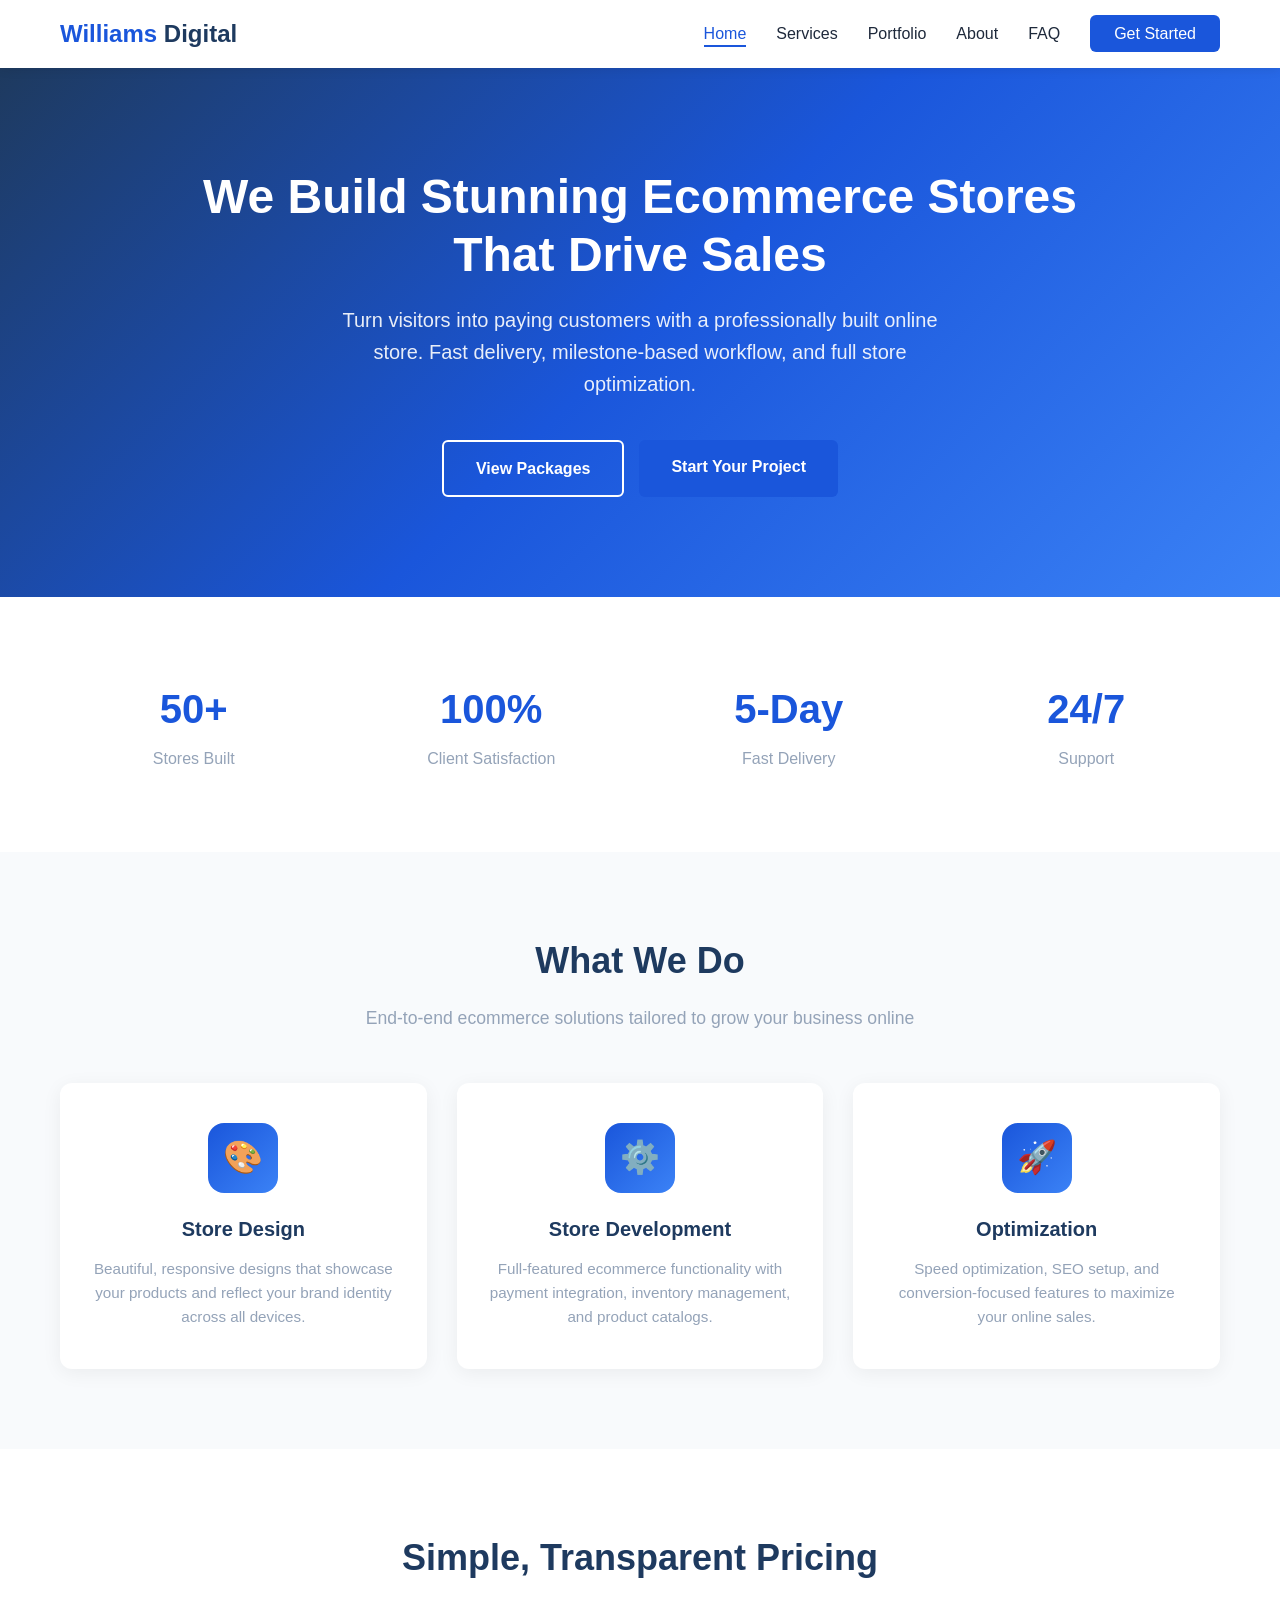
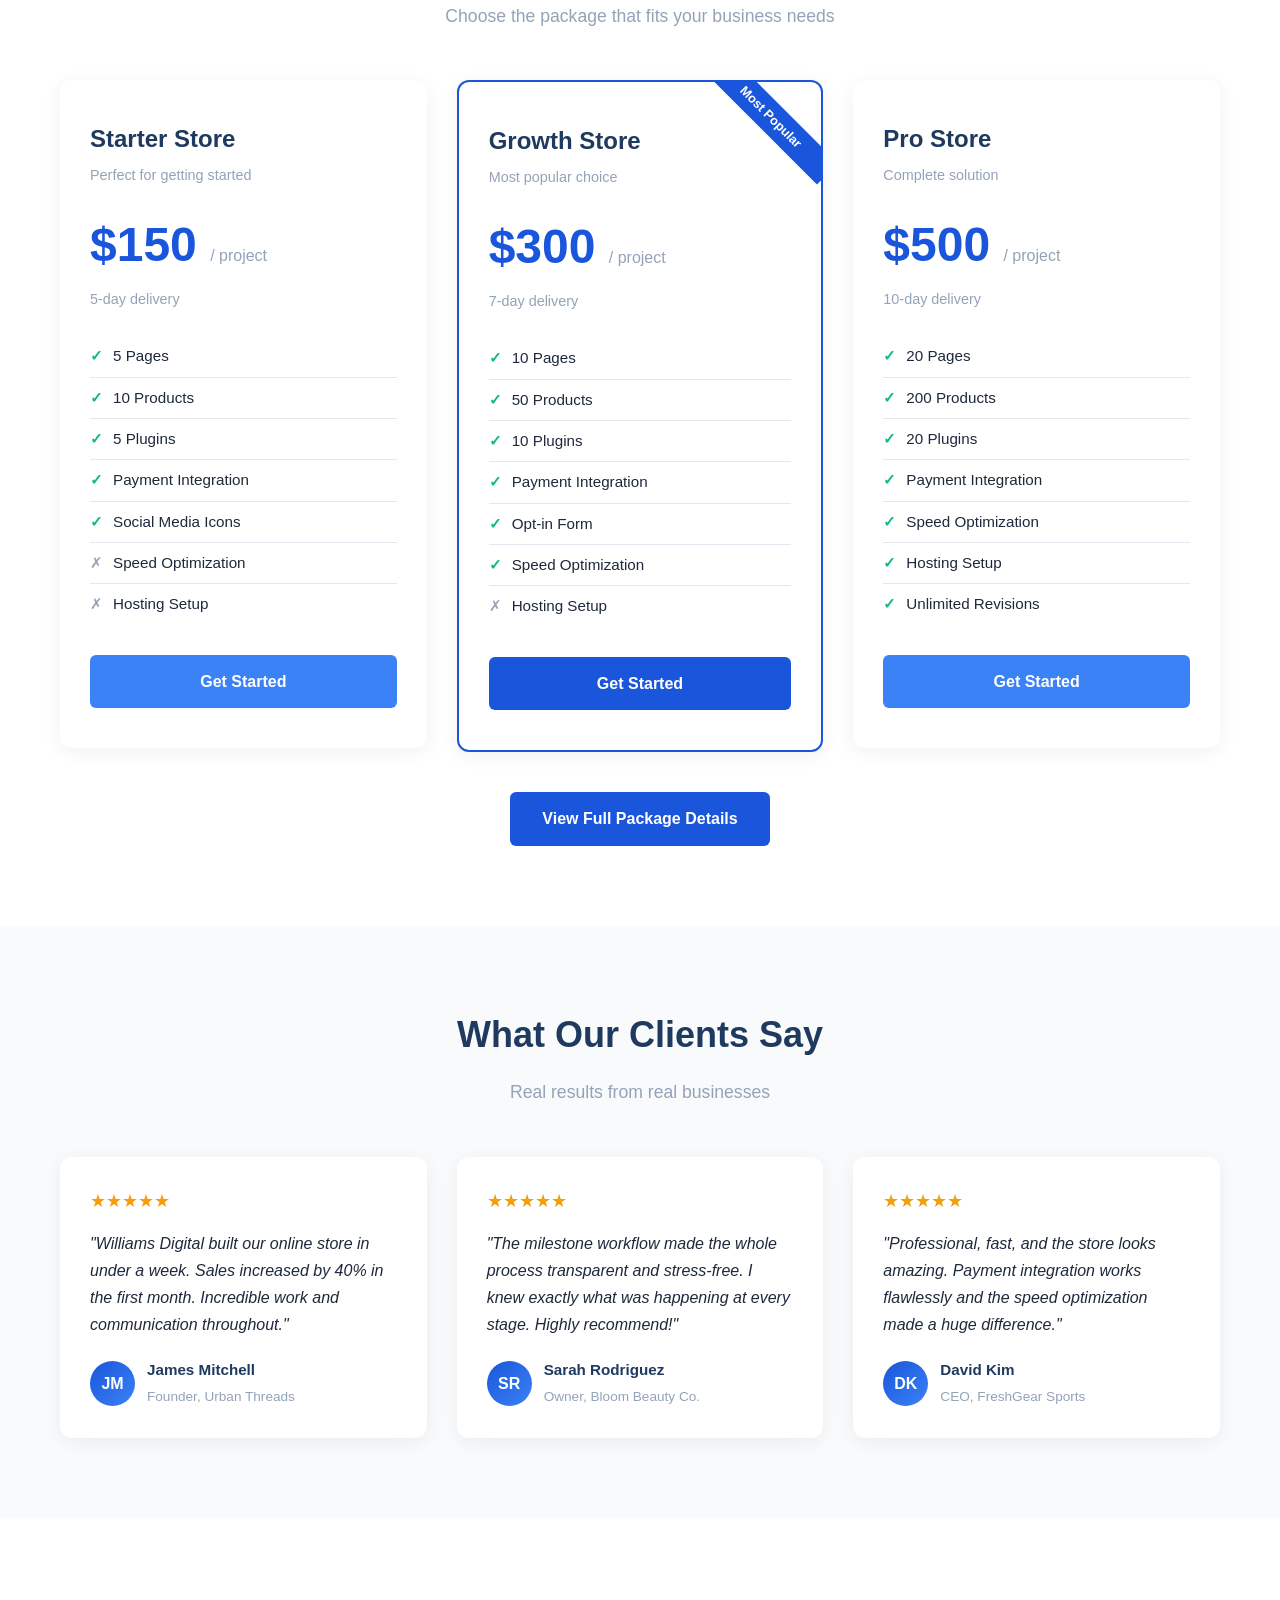
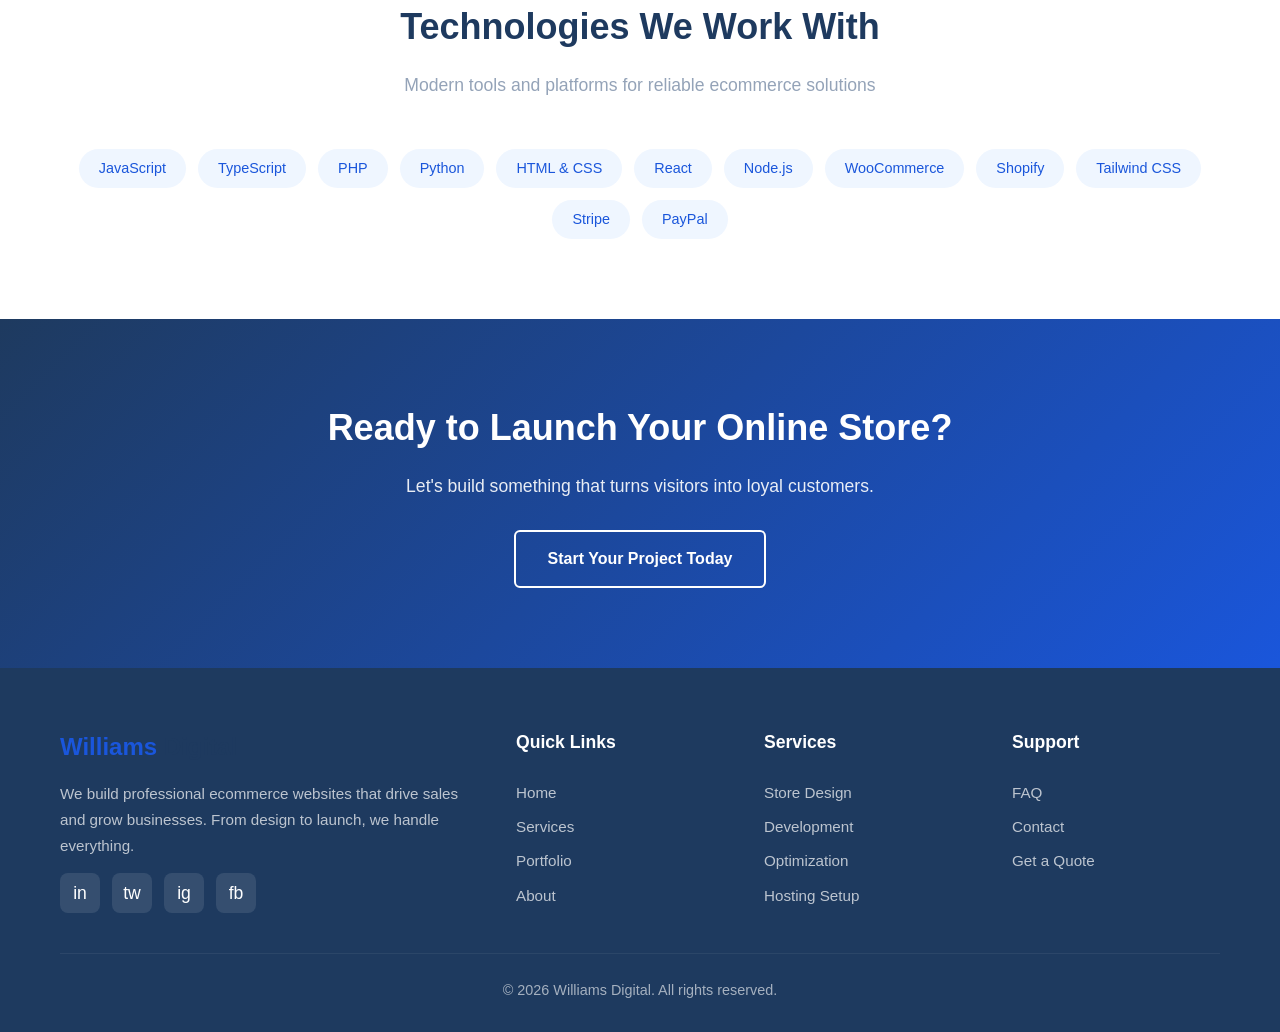
==== index.html @ 83fc7c4c "Initial commit: Williams Digital portfolio site Co-Authored-By: Claude Opus 4.6 <noreply@anthropic.c" ====
<!DOCTYPE html>
<html lang="en">
<head>
    <meta charset="UTF-8">
    <meta name="viewport" content="width=device-width, initial-scale=1.0">
    <title>Williams Digital | Ecommerce Website Development</title>
    <meta name="description" content="Professional ecommerce website development. We build stunning online stores that turn visitors into paying customers.">
    <link rel="stylesheet" href="css/styles.css">
</head>
<body>

    <!-- Navigation -->
    <nav class="navbar">
        <div class="container">
            <a href="index.html" class="logo">Williams <span>Digital</span></a>
            <ul class="nav-links">
                <li><a href="index.html" class="active">Home</a></li>
                <li><a href="services.html">Services</a></li>
                <li><a href="portfolio.html">Portfolio</a></li>
                <li><a href="about.html">About</a></li>
                <li><a href="faq.html">FAQ</a></li>
                <li><a href="contact.html" class="nav-cta">Get Started</a></li>
            </ul>
            <button class="hamburger" aria-label="Toggle menu">
                <span></span>
                <span></span>
                <span></span>
            </button>
        </div>
    </nav>

    <!-- Hero Section -->
    <section class="hero">
        <div class="container">
            <h1>We Build Stunning Ecommerce Stores<br>That Drive Sales</h1>
            <p>Turn visitors into paying customers with a professionally built online store. Fast delivery, milestone-based workflow, and full store optimization.</p>
            <div class="hero-buttons">
                <a href="services.html" class="btn btn-outline">View Packages</a>
                <a href="contact.html" class="btn btn-primary">Start Your Project</a>
            </div>
        </div>
    </section>

    <!-- Stats Section -->
    <section class="section section-light">
        <div class="container">
            <div class="stats">
                <div class="stat-item">
                    <h3>50+</h3>
                    <p>Stores Built</p>
                </div>
                <div class="stat-item">
                    <h3>100%</h3>
                    <p>Client Satisfaction</p>
                </div>
                <div class="stat-item">
                    <h3>5-Day</h3>
                    <p>Fast Delivery</p>
                </div>
                <div class="stat-item">
                    <h3>24/7</h3>
                    <p>Support</p>
                </div>
            </div>
        </div>
    </section>

    <!-- Services Overview -->
    <section class="section">
        <div class="container">
            <div class="section-title">
                <h2>What We Do</h2>
                <p>End-to-end ecommerce solutions tailored to grow your business online</p>
            </div>
            <div class="cards-grid">
                <div class="card">
                    <div class="card-icon">&#127912;</div>
                    <h3>Store Design</h3>
                    <p>Beautiful, responsive designs that showcase your products and reflect your brand identity across all devices.</p>
                </div>
                <div class="card">
                    <div class="card-icon">&#9881;&#65039;</div>
                    <h3>Store Development</h3>
                    <p>Full-featured ecommerce functionality with payment integration, inventory management, and product catalogs.</p>
                </div>
                <div class="card">
                    <div class="card-icon">&#128640;</div>
                    <h3>Optimization</h3>
                    <p>Speed optimization, SEO setup, and conversion-focused features to maximize your online sales.</p>
                </div>
            </div>
        </div>
    </section>

    <!-- Pricing Preview -->
    <section class="section section-light">
        <div class="container">
            <div class="section-title">
                <h2>Simple, Transparent Pricing</h2>
                <p>Choose the package that fits your business needs</p>
            </div>
            <div class="pricing-grid">
                <!-- Basic -->
                <div class="pricing-card">
                    <h3>Starter Store</h3>
                    <p class="subtitle">Perfect for getting started</p>
                    <div class="price">$150 <span>/ project</span></div>
                    <p class="delivery">5-day delivery</p>
                    <ul>
                        <li><span class="check">&#10003;</span> 5 Pages</li>
                        <li><span class="check">&#10003;</span> 10 Products</li>
                        <li><span class="check">&#10003;</span> 5 Plugins</li>
                        <li><span class="check">&#10003;</span> Payment Integration</li>
                        <li><span class="check">&#10003;</span> Social Media Icons</li>
                        <li><span class="cross">&#10007;</span> Speed Optimization</li>
                        <li><span class="cross">&#10007;</span> Hosting Setup</li>
                    </ul>
                    <a href="contact.html" class="btn btn-accent">Get Started</a>
                </div>
                <!-- Standard -->
                <div class="pricing-card featured">
                    <h3>Growth Store</h3>
                    <p class="subtitle">Most popular choice</p>
                    <div class="price">$300 <span>/ project</span></div>
                    <p class="delivery">7-day delivery</p>
                    <ul>
                        <li><span class="check">&#10003;</span> 10 Pages</li>
                        <li><span class="check">&#10003;</span> 50 Products</li>
                        <li><span class="check">&#10003;</span> 10 Plugins</li>
                        <li><span class="check">&#10003;</span> Payment Integration</li>
                        <li><span class="check">&#10003;</span> Opt-in Form</li>
                        <li><span class="check">&#10003;</span> Speed Optimization</li>
                        <li><span class="cross">&#10007;</span> Hosting Setup</li>
                    </ul>
                    <a href="contact.html" class="btn btn-primary">Get Started</a>
                </div>
                <!-- Premium -->
                <div class="pricing-card">
                    <h3>Pro Store</h3>
                    <p class="subtitle">Complete solution</p>
                    <div class="price">$500 <span>/ project</span></div>
                    <p class="delivery">10-day delivery</p>
                    <ul>
                        <li><span class="check">&#10003;</span> 20 Pages</li>
                        <li><span class="check">&#10003;</span> 200 Products</li>
                        <li><span class="check">&#10003;</span> 20 Plugins</li>
                        <li><span class="check">&#10003;</span> Payment Integration</li>
                        <li><span class="check">&#10003;</span> Speed Optimization</li>
                        <li><span class="check">&#10003;</span> Hosting Setup</li>
                        <li><span class="check">&#10003;</span> Unlimited Revisions</li>
                    </ul>
                    <a href="contact.html" class="btn btn-accent">Get Started</a>
                </div>
            </div>
            <div style="text-align: center; margin-top: 40px;">
                <a href="services.html" class="btn btn-primary">View Full Package Details</a>
            </div>
        </div>
    </section>

    <!-- Testimonials -->
    <section class="section">
        <div class="container">
            <div class="section-title">
                <h2>What Our Clients Say</h2>
                <p>Real results from real businesses</p>
            </div>
            <div class="testimonials-grid">
                <div class="testimonial">
                    <div class="stars">&#9733;&#9733;&#9733;&#9733;&#9733;</div>
                    <p>"Williams Digital built our online store in under a week. Sales increased by 40% in the first month. Incredible work and communication throughout."</p>
                    <div class="testimonial-author">
                        <div class="testimonial-avatar">JM</div>
                        <div>
                            <h4>James Mitchell</h4>
                            <span>Founder, Urban Threads</span>
                        </div>
                    </div>
                </div>
                <div class="testimonial">
                    <div class="stars">&#9733;&#9733;&#9733;&#9733;&#9733;</div>
                    <p>"The milestone workflow made the whole process transparent and stress-free. I knew exactly what was happening at every stage. Highly recommend!"</p>
                    <div class="testimonial-author">
                        <div class="testimonial-avatar">SR</div>
                        <div>
                            <h4>Sarah Rodriguez</h4>
                            <span>Owner, Bloom Beauty Co.</span>
                        </div>
                    </div>
                </div>
                <div class="testimonial">
                    <div class="stars">&#9733;&#9733;&#9733;&#9733;&#9733;</div>
                    <p>"Professional, fast, and the store looks amazing. Payment integration works flawlessly and the speed optimization made a huge difference."</p>
                    <div class="testimonial-author">
                        <div class="testimonial-avatar">DK</div>
                        <div>
                            <h4>David Kim</h4>
                            <span>CEO, FreshGear Sports</span>
                        </div>
                    </div>
                </div>
            </div>
        </div>
    </section>

    <!-- Technologies -->
    <section class="section section-light">
        <div class="container">
            <div class="section-title">
                <h2>Technologies We Work With</h2>
                <p>Modern tools and platforms for reliable ecommerce solutions</p>
            </div>
            <div class="tech-badges">
                <span class="tech-badge">JavaScript</span>
                <span class="tech-badge">TypeScript</span>
                <span class="tech-badge">PHP</span>
                <span class="tech-badge">Python</span>
                <span class="tech-badge">HTML & CSS</span>
                <span class="tech-badge">React</span>
                <span class="tech-badge">Node.js</span>
                <span class="tech-badge">WooCommerce</span>
                <span class="tech-badge">Shopify</span>
                <span class="tech-badge">Tailwind CSS</span>
                <span class="tech-badge">Stripe</span>
                <span class="tech-badge">PayPal</span>
            </div>
        </div>
    </section>

    <!-- CTA Section -->
    <section class="cta-section">
        <div class="container">
            <h2>Ready to Launch Your Online Store?</h2>
            <p>Let's build something that turns visitors into loyal customers.</p>
            <a href="contact.html" class="btn btn-outline">Start Your Project Today</a>
        </div>
    </section>

    <!-- Footer -->
    <footer class="footer">
        <div class="container">
            <div class="footer-grid">
                <div class="footer-about">
                    <div class="logo">Williams <span>Digital</span></div>
                    <p>We build professional ecommerce websites that drive sales and grow businesses. From design to launch, we handle everything.</p>
                    <div class="social-links">
                        <a href="#" class="social-link">in</a>
                        <a href="#" class="social-link">tw</a>
                        <a href="#" class="social-link">ig</a>
                        <a href="#" class="social-link">fb</a>
                    </div>
                </div>
                <div class="footer-links">
                    <h4>Quick Links</h4>
                    <a href="index.html">Home</a>
                    <a href="services.html">Services</a>
                    <a href="portfolio.html">Portfolio</a>
                    <a href="about.html">About</a>
                </div>
                <div class="footer-links">
                    <h4>Services</h4>
                    <a href="services.html">Store Design</a>
                    <a href="services.html">Development</a>
                    <a href="services.html">Optimization</a>
                    <a href="services.html">Hosting Setup</a>
                </div>
                <div class="footer-links">
                    <h4>Support</h4>
                    <a href="faq.html">FAQ</a>
                    <a href="contact.html">Contact</a>
                    <a href="contact.html">Get a Quote</a>
                </div>
            </div>
            <div class="footer-bottom">
                <p>&copy; 2026 Williams Digital. All rights reserved.</p>
            </div>
        </div>
    </footer>

    <script src="js/script.js"></script>
</body>
</html>
---- css/styles.css ----
/* ===== RESET & BASE ===== */
*, *::before, *::after {
    margin: 0;
    padding: 0;
    box-sizing: border-box;
}

:root {
    --primary: #1a56db;
    --secondary: #1e3a5f;
    --accent: #3b82f6;
    --bg: #f8fafc;
    --text: #1e293b;
    --white: #ffffff;
    --light-gray: #e2e8f0;
    --medium-gray: #94a3b8;
    --success: #10b981;
    --warning: #f59e0b;
}

html {
    scroll-behavior: smooth;
}

body {
    font-family: 'Segoe UI', Tahoma, Geneva, Verdana, sans-serif;
    color: var(--text);
    background-color: var(--bg);
    line-height: 1.6;
}

a {
    text-decoration: none;
    color: inherit;
}

ul {
    list-style: none;
}

img {
    max-width: 100%;
    display: block;
}

.container {
    max-width: 1200px;
    margin: 0 auto;
    padding: 0 20px;
}

/* ===== NAVIGATION ===== */
.navbar {
    background: var(--white);
    box-shadow: 0 2px 10px rgba(0, 0, 0, 0.08);
    position: sticky;
    top: 0;
    z-index: 1000;
}

.navbar .container {
    display: flex;
    justify-content: space-between;
    align-items: center;
    padding: 15px 20px;
}

.logo {
    font-size: 1.5rem;
    font-weight: 700;
    color: var(--primary);
}

.logo span {
    color: var(--secondary);
}

.nav-links {
    display: flex;
    gap: 30px;
    align-items: center;
}

.nav-links a {
    font-weight: 500;
    color: var(--text);
    transition: color 0.3s;
    position: relative;
}

.nav-links a:hover,
.nav-links a.active {
    color: var(--primary);
}

.nav-links a.active::after {
    content: '';
    position: absolute;
    bottom: -5px;
    left: 0;
    width: 100%;
    height: 2px;
    background: var(--primary);
}

.nav-cta {
    background: var(--primary);
    color: var(--white) !important;
    padding: 10px 24px;
    border-radius: 6px;
    transition: background 0.3s;
}

.nav-cta:hover {
    background: var(--secondary);
}

.nav-cta::after {
    display: none !important;
}

.hamburger {
    display: none;
    flex-direction: column;
    gap: 5px;
    cursor: pointer;
    background: none;
    border: none;
}

.hamburger span {
    width: 25px;
    height: 3px;
    background: var(--text);
    border-radius: 3px;
    transition: 0.3s;
}

/* ===== HERO SECTION ===== */
.hero {
    background: linear-gradient(135deg, var(--secondary) 0%, var(--primary) 50%, var(--accent) 100%);
    color: var(--white);
    padding: 100px 0;
    text-align: center;
}

.hero h1 {
    font-size: 3rem;
    margin-bottom: 20px;
    line-height: 1.2;
}

.hero p {
    font-size: 1.25rem;
    max-width: 600px;
    margin: 0 auto 40px;
    opacity: 0.9;
}

.hero-buttons {
    display: flex;
    gap: 15px;
    justify-content: center;
    flex-wrap: wrap;
}

/* ===== BUTTONS ===== */
.btn {
    display: inline-block;
    padding: 14px 32px;
    border-radius: 6px;
    font-weight: 600;
    font-size: 1rem;
    transition: all 0.3s;
    cursor: pointer;
    border: none;
}

.btn-primary {
    background: var(--primary);
    color: var(--white);
}

.btn-primary:hover {
    background: var(--secondary);
    transform: translateY(-2px);
    box-shadow: 0 4px 15px rgba(26, 86, 219, 0.4);
}

.btn-outline {
    background: transparent;
    color: var(--white);
    border: 2px solid var(--white);
}

.btn-outline:hover {
    background: var(--white);
    color: var(--primary);
    transform: translateY(-2px);
}

.btn-accent {
    background: var(--accent);
    color: var(--white);
}

.btn-accent:hover {
    background: var(--primary);
    transform: translateY(-2px);
}

/* ===== SECTIONS ===== */
.section {
    padding: 80px 0;
}

.section-light {
    background: var(--white);
}

.section-title {
    text-align: center;
    margin-bottom: 50px;
}

.section-title h2 {
    font-size: 2.25rem;
    color: var(--secondary);
    margin-bottom: 15px;
}

.section-title p {
    color: var(--medium-gray);
    font-size: 1.1rem;
    max-width: 600px;
    margin: 0 auto;
}

/* ===== CARDS ===== */
.cards-grid {
    display: grid;
    grid-template-columns: repeat(3, 1fr);
    gap: 30px;
}

.card {
    background: var(--white);
    border-radius: 12px;
    padding: 40px 30px;
    text-align: center;
    box-shadow: 0 4px 20px rgba(0, 0, 0, 0.06);
    transition: transform 0.3s, box-shadow 0.3s;
}

.card:hover {
    transform: translateY(-5px);
    box-shadow: 0 8px 30px rgba(0, 0, 0, 0.12);
}

.card-icon {
    width: 70px;
    height: 70px;
    background: linear-gradient(135deg, var(--primary), var(--accent));
    border-radius: 16px;
    display: flex;
    align-items: center;
    justify-content: center;
    margin: 0 auto 20px;
    font-size: 2rem;
}

.card h3 {
    font-size: 1.25rem;
    margin-bottom: 12px;
    color: var(--secondary);
}

.card p {
    color: var(--medium-gray);
    font-size: 0.95rem;
}

/* ===== PRICING ===== */
.pricing-grid {
    display: grid;
    grid-template-columns: repeat(3, 1fr);
    gap: 30px;
    align-items: start;
}

.pricing-card {
    background: var(--white);
    border-radius: 12px;
    padding: 40px 30px;
    box-shadow: 0 4px 20px rgba(0, 0, 0, 0.06);
    transition: transform 0.3s, box-shadow 0.3s;
    position: relative;
    overflow: hidden;
}

.pricing-card:hover {
    transform: translateY(-5px);
    box-shadow: 0 8px 30px rgba(0, 0, 0, 0.12);
}

.pricing-card.featured {
    border: 2px solid var(--primary);
}

.pricing-card.featured::before {
    content: 'Most Popular';
    position: absolute;
    top: 20px;
    right: -30px;
    background: var(--primary);
    color: var(--white);
    padding: 5px 40px;
    font-size: 0.8rem;
    font-weight: 600;
    transform: rotate(45deg);
}

.pricing-card h3 {
    font-size: 1.5rem;
    color: var(--secondary);
    margin-bottom: 5px;
}

.pricing-card .subtitle {
    color: var(--medium-gray);
    font-size: 0.9rem;
    margin-bottom: 20px;
}

.pricing-card .price {
    font-size: 3rem;
    font-weight: 700;
    color: var(--primary);
    margin-bottom: 5px;
}

.pricing-card .price span {
    font-size: 1rem;
    color: var(--medium-gray);
    font-weight: 400;
}

.pricing-card .delivery {
    color: var(--medium-gray);
    font-size: 0.9rem;
    margin-bottom: 25px;
}

.pricing-card ul {
    margin-bottom: 30px;
}

.pricing-card li {
    padding: 8px 0;
    border-bottom: 1px solid var(--light-gray);
    display: flex;
    align-items: center;
    gap: 10px;
    font-size: 0.95rem;
}

.pricing-card li:last-child {
    border-bottom: none;
}

.check {
    color: var(--success);
    font-weight: bold;
}

.cross {
    color: var(--medium-gray);
}

.pricing-card .btn {
    width: 100%;
    text-align: center;
}

/* ===== MILESTONES ===== */
.milestone-section {
    margin-top: 30px;
}

.milestone {
    display: flex;
    gap: 20px;
    margin-bottom: 20px;
    align-items: flex-start;
}

.milestone-number {
    width: 40px;
    height: 40px;
    min-width: 40px;
    background: var(--primary);
    color: var(--white);
    border-radius: 50%;
    display: flex;
    align-items: center;
    justify-content: center;
    font-weight: 700;
}

.milestone-content h4 {
    color: var(--secondary);
    margin-bottom: 5px;
}

.milestone-content p {
    color: var(--medium-gray);
    font-size: 0.9rem;
}

.milestone-meta {
    display: flex;
    gap: 15px;
    margin-top: 5px;
    font-size: 0.85rem;
    color: var(--accent);
}

/* ===== EXTRAS TABLE ===== */
.extras-table {
    width: 100%;
    border-collapse: collapse;
    background: var(--white);
    border-radius: 12px;
    overflow: hidden;
    box-shadow: 0 4px 20px rgba(0, 0, 0, 0.06);
}

.extras-table th {
    background: var(--secondary);
    color: var(--white);
    padding: 15px 20px;
    text-align: left;
    font-weight: 600;
}

.extras-table td {
    padding: 15px 20px;
    border-bottom: 1px solid var(--light-gray);
}

.extras-table tr:last-child td {
    border-bottom: none;
}

.extras-table tr:hover td {
    background: #f1f5f9;
}

/* ===== PORTFOLIO GRID ===== */
.portfolio-grid {
    display: grid;
    grid-template-columns: repeat(3, 1fr);
    gap: 30px;
}

.portfolio-card {
    background: var(--white);
    border-radius: 12px;
    overflow: hidden;
    box-shadow: 0 4px 20px rgba(0, 0, 0, 0.06);
    transition: transform 0.3s, box-shadow 0.3s;
}

.portfolio-card:hover {
    transform: translateY(-5px);
    box-shadow: 0 8px 30px rgba(0, 0, 0, 0.12);
}

.portfolio-image {
    height: 220px;
    background: linear-gradient(135deg, var(--primary), var(--accent));
    display: flex;
    align-items: center;
    justify-content: center;
    color: var(--white);
    font-size: 3rem;
}

.portfolio-info {
    padding: 25px;
}

.portfolio-info h3 {
    color: var(--secondary);
    margin-bottom: 8px;
}

.portfolio-info p {
    color: var(--medium-gray);
    font-size: 0.9rem;
    margin-bottom: 15px;
}

.portfolio-tags {
    display: flex;
    gap: 8px;
    flex-wrap: wrap;
}

.tag {
    background: #eff6ff;
    color: var(--primary);
    padding: 4px 12px;
    border-radius: 20px;
    font-size: 0.8rem;
    font-weight: 500;
}

/* ===== STATS ===== */
.stats {
    display: grid;
    grid-template-columns: repeat(4, 1fr);
    gap: 30px;
    text-align: center;
}

.stat-item h3 {
    font-size: 2.5rem;
    color: var(--primary);
    margin-bottom: 5px;
}

.stat-item p {
    color: var(--medium-gray);
    font-weight: 500;
}

/* ===== TESTIMONIALS ===== */
.testimonials-grid {
    display: grid;
    grid-template-columns: repeat(3, 1fr);
    gap: 30px;
}

.testimonial {
    background: var(--white);
    padding: 30px;
    border-radius: 12px;
    box-shadow: 0 4px 20px rgba(0, 0, 0, 0.06);
}

.testimonial .stars {
    color: var(--warning);
    margin-bottom: 15px;
    font-size: 1.1rem;
}

.testimonial p {
    color: var(--text);
    font-style: italic;
    margin-bottom: 20px;
    line-height: 1.7;
}

.testimonial-author {
    display: flex;
    align-items: center;
    gap: 12px;
}

.testimonial-avatar {
    width: 45px;
    height: 45px;
    background: linear-gradient(135deg, var(--primary), var(--accent));
    border-radius: 50%;
    display: flex;
    align-items: center;
    justify-content: center;
    color: var(--white);
    font-weight: 700;
}

.testimonial-author h4 {
    font-size: 0.95rem;
    color: var(--secondary);
}

.testimonial-author span {
    font-size: 0.85rem;
    color: var(--medium-gray);
}

/* ===== FAQ ===== */
.faq-list {
    max-width: 800px;
    margin: 0 auto;
}

.faq-item {
    background: var(--white);
    border-radius: 8px;
    margin-bottom: 12px;
    box-shadow: 0 2px 10px rgba(0, 0, 0, 0.04);
    overflow: hidden;
}

.faq-question {
    padding: 20px 25px;
    font-weight: 600;
    cursor: pointer;
    display: flex;
    justify-content: space-between;
    align-items: center;
    transition: background 0.3s;
}

.faq-question:hover {
    background: #f1f5f9;
}

.faq-question .arrow {
    transition: transform 0.3s;
    font-size: 0.8rem;
    color: var(--primary);
}

.faq-item.open .faq-question .arrow {
    transform: rotate(180deg);
}

.faq-answer {
    padding: 0 25px;
    max-height: 0;
    overflow: hidden;
    transition: max-height 0.3s ease, padding 0.3s ease;
    color: var(--medium-gray);
    line-height: 1.7;
}

.faq-item.open .faq-answer {
    padding: 0 25px 20px;
    max-height: 300px;
}

/* ===== CONTACT FORM ===== */
.contact-grid {
    display: grid;
    grid-template-columns: 1fr 1fr;
    gap: 50px;
}

.form-group {
    margin-bottom: 20px;
}

.form-group label {
    display: block;
    font-weight: 600;
    margin-bottom: 8px;
    color: var(--secondary);
}

.form-group input,
.form-group textarea,
.form-group select {
    width: 100%;
    padding: 12px 16px;
    border: 2px solid var(--light-gray);
    border-radius: 8px;
    font-size: 1rem;
    font-family: inherit;
    transition: border-color 0.3s;
    background: var(--white);
}

.form-group input:focus,
.form-group textarea:focus,
.form-group select:focus {
    outline: none;
    border-color: var(--primary);
}

.form-group textarea {
    resize: vertical;
    min-height: 120px;
}

.contact-info-item {
    display: flex;
    gap: 15px;
    align-items: flex-start;
    margin-bottom: 25px;
}

.contact-icon {
    width: 50px;
    height: 50px;
    min-width: 50px;
    background: #eff6ff;
    border-radius: 10px;
    display: flex;
    align-items: center;
    justify-content: center;
    color: var(--primary);
    font-size: 1.3rem;
}

.contact-info-item h4 {
    color: var(--secondary);
    margin-bottom: 3px;
}

.contact-info-item p {
    color: var(--medium-gray);
    font-size: 0.95rem;
}

/* ===== ABOUT VALUES ===== */
.values-grid {
    display: grid;
    grid-template-columns: repeat(3, 1fr);
    gap: 30px;
}

.value-card {
    text-align: center;
    padding: 30px;
}

.value-icon {
    font-size: 2.5rem;
    margin-bottom: 15px;
}

.value-card h3 {
    color: var(--secondary);
    margin-bottom: 10px;
}

.value-card p {
    color: var(--medium-gray);
    font-size: 0.95rem;
}

/* ===== ABOUT CONTENT ===== */
.about-content {
    display: grid;
    grid-template-columns: 1fr 1fr;
    gap: 60px;
    align-items: center;
}

.about-text h2 {
    font-size: 2rem;
    color: var(--secondary);
    margin-bottom: 20px;
}

.about-text p {
    color: var(--medium-gray);
    margin-bottom: 15px;
    line-height: 1.7;
}

.about-image {
    background: linear-gradient(135deg, var(--primary), var(--accent));
    border-radius: 16px;
    height: 400px;
    display: flex;
    align-items: center;
    justify-content: center;
    color: var(--white);
    font-size: 4rem;
}

/* ===== CTA SECTION ===== */
.cta-section {
    background: linear-gradient(135deg, var(--secondary), var(--primary));
    color: var(--white);
    text-align: center;
    padding: 80px 0;
}

.cta-section h2 {
    font-size: 2.25rem;
    margin-bottom: 15px;
}

.cta-section p {
    opacity: 0.9;
    margin-bottom: 30px;
    font-size: 1.1rem;
}

/* ===== TECH BADGES ===== */
.tech-badges {
    display: flex;
    gap: 12px;
    flex-wrap: wrap;
    justify-content: center;
    margin-top: 30px;
}

.tech-badge {
    background: #eff6ff;
    color: var(--primary);
    padding: 8px 20px;
    border-radius: 25px;
    font-weight: 500;
    font-size: 0.9rem;
}

/* ===== FOOTER ===== */
.footer {
    background: var(--secondary);
    color: var(--white);
    padding: 60px 0 30px;
}

.footer-grid {
    display: grid;
    grid-template-columns: 2fr 1fr 1fr 1fr;
    gap: 40px;
    margin-bottom: 40px;
}

.footer-about p {
    opacity: 0.7;
    font-size: 0.95rem;
    line-height: 1.7;
    margin-top: 15px;
}

.footer h4 {
    margin-bottom: 20px;
    font-size: 1.1rem;
}

.footer-links a {
    display: block;
    padding: 5px 0;
    opacity: 0.7;
    transition: opacity 0.3s;
    font-size: 0.95rem;
}

.footer-links a:hover {
    opacity: 1;
}

.social-links {
    display: flex;
    gap: 12px;
    margin-top: 15px;
}

.social-link {
    width: 40px;
    height: 40px;
    background: rgba(255, 255, 255, 0.1);
    border-radius: 8px;
    display: flex;
    align-items: center;
    justify-content: center;
    transition: background 0.3s;
    font-size: 1.1rem;
}

.social-link:hover {
    background: var(--primary);
}

.footer-bottom {
    border-top: 1px solid rgba(255, 255, 255, 0.1);
    padding-top: 25px;
    text-align: center;
    opacity: 0.6;
    font-size: 0.9rem;
}

/* ===== PAGE HEADER ===== */
.page-header {
    background: linear-gradient(135deg, var(--secondary), var(--primary));
    color: var(--white);
    padding: 60px 0;
    text-align: center;
}

.page-header h1 {
    font-size: 2.5rem;
    margin-bottom: 10px;
}

.page-header p {
    opacity: 0.85;
    font-size: 1.1rem;
}

/* ===== RESPONSIVE ===== */
@media (max-width: 992px) {
    .cards-grid,
    .pricing-grid,
    .portfolio-grid,
    .testimonials-grid,
    .values-grid {
        grid-template-columns: repeat(2, 1fr);
    }

    .footer-grid {
        grid-template-columns: repeat(2, 1fr);
    }

    .stats {
        grid-template-columns: repeat(2, 1fr);
    }

    .about-content {
        grid-template-columns: 1fr;
    }

    .hero h1 {
        font-size: 2.25rem;
    }
}

@media (max-width: 768px) {
    .nav-links {
        display: none;
        position: absolute;
        top: 100%;
        left: 0;
        right: 0;
        background: var(--white);
        flex-direction: column;
        padding: 20px;
        gap: 15px;
        box-shadow: 0 4px 10px rgba(0, 0, 0, 0.1);
    }

    .nav-links.active {
        display: flex;
    }

    .hamburger {
        display: flex;
    }

    .cards-grid,
    .pricing-grid,
    .portfolio-grid,
    .testimonials-grid,
    .values-grid {
        grid-template-columns: 1fr;
    }

    .stats {
        grid-template-columns: repeat(2, 1fr);
        gap: 20px;
    }

    .contact-grid {
        grid-template-columns: 1fr;
    }

    .footer-grid {
        grid-template-columns: 1fr;
    }

    .hero {
        padding: 60px 0;
    }

    .hero h1 {
        font-size: 2rem;
    }

    .section {
        padding: 50px 0;
    }

    .section-title h2 {
        font-size: 1.75rem;
    }
}
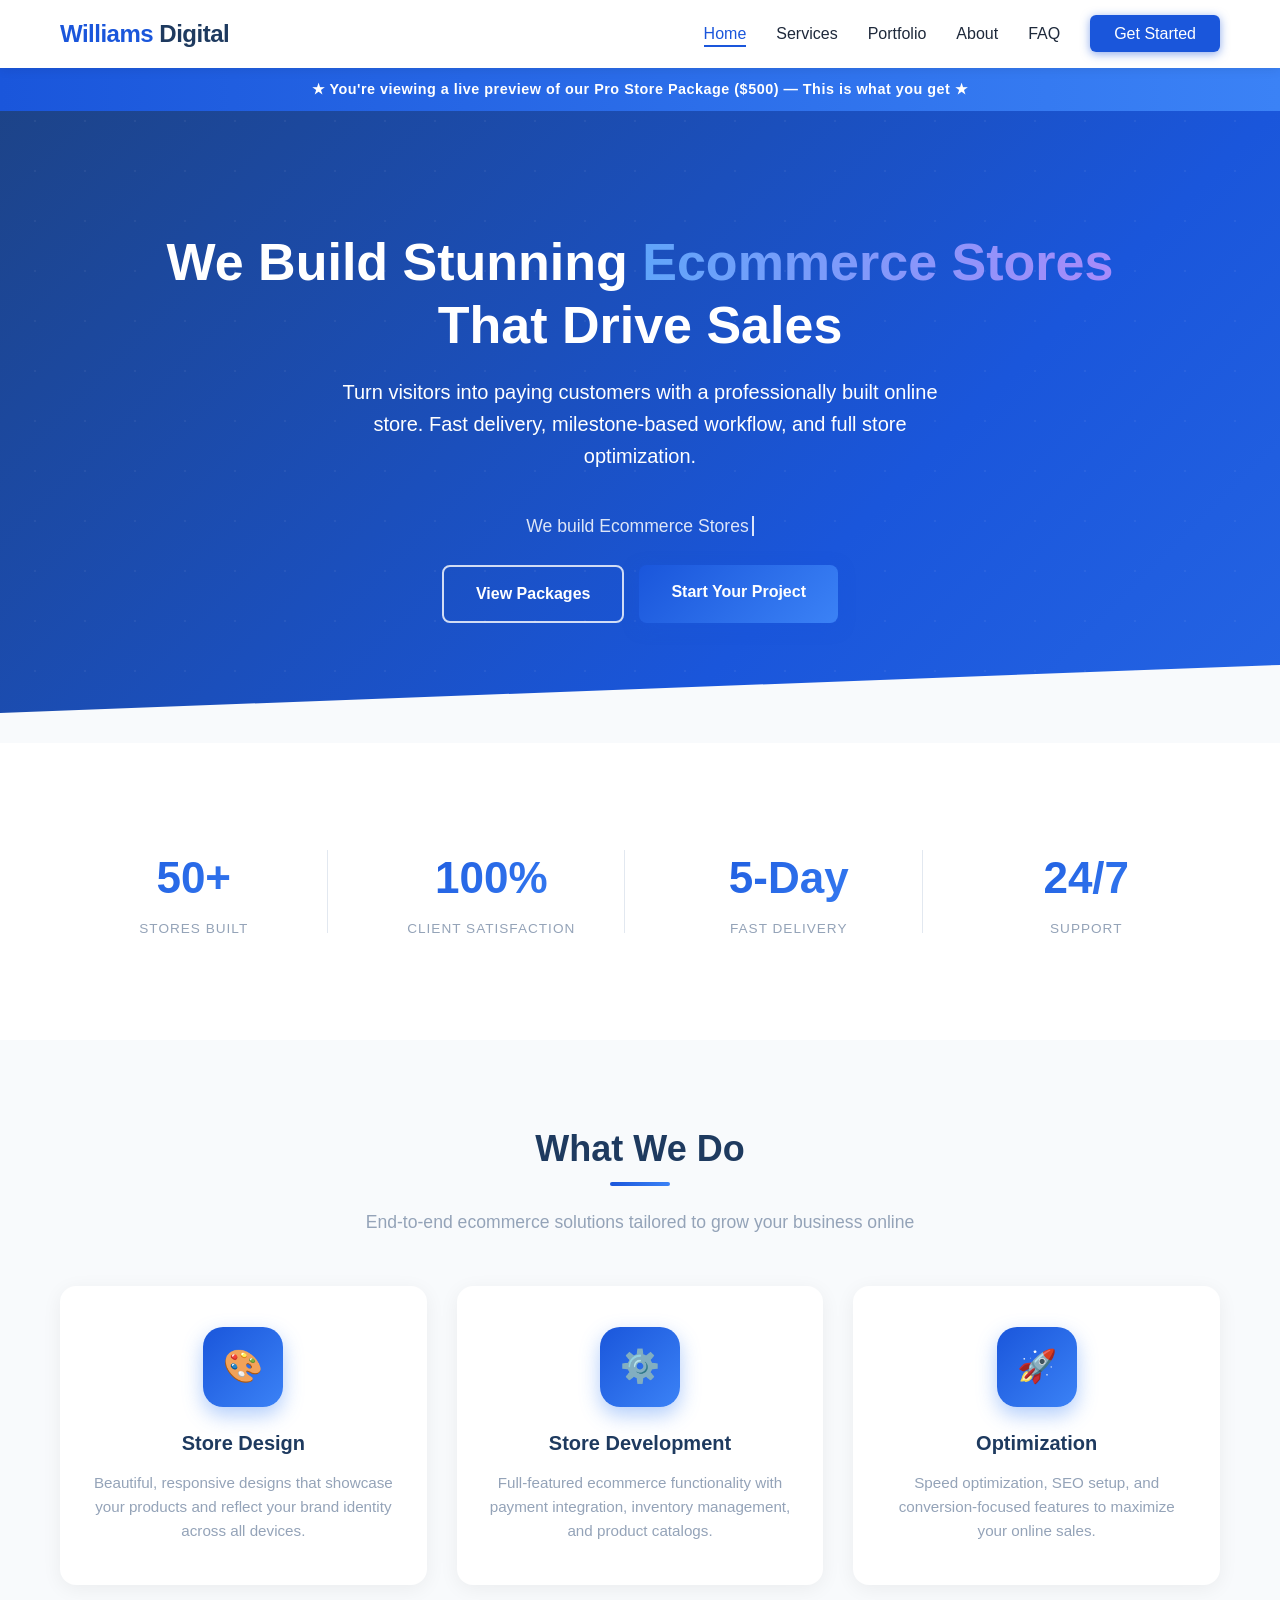
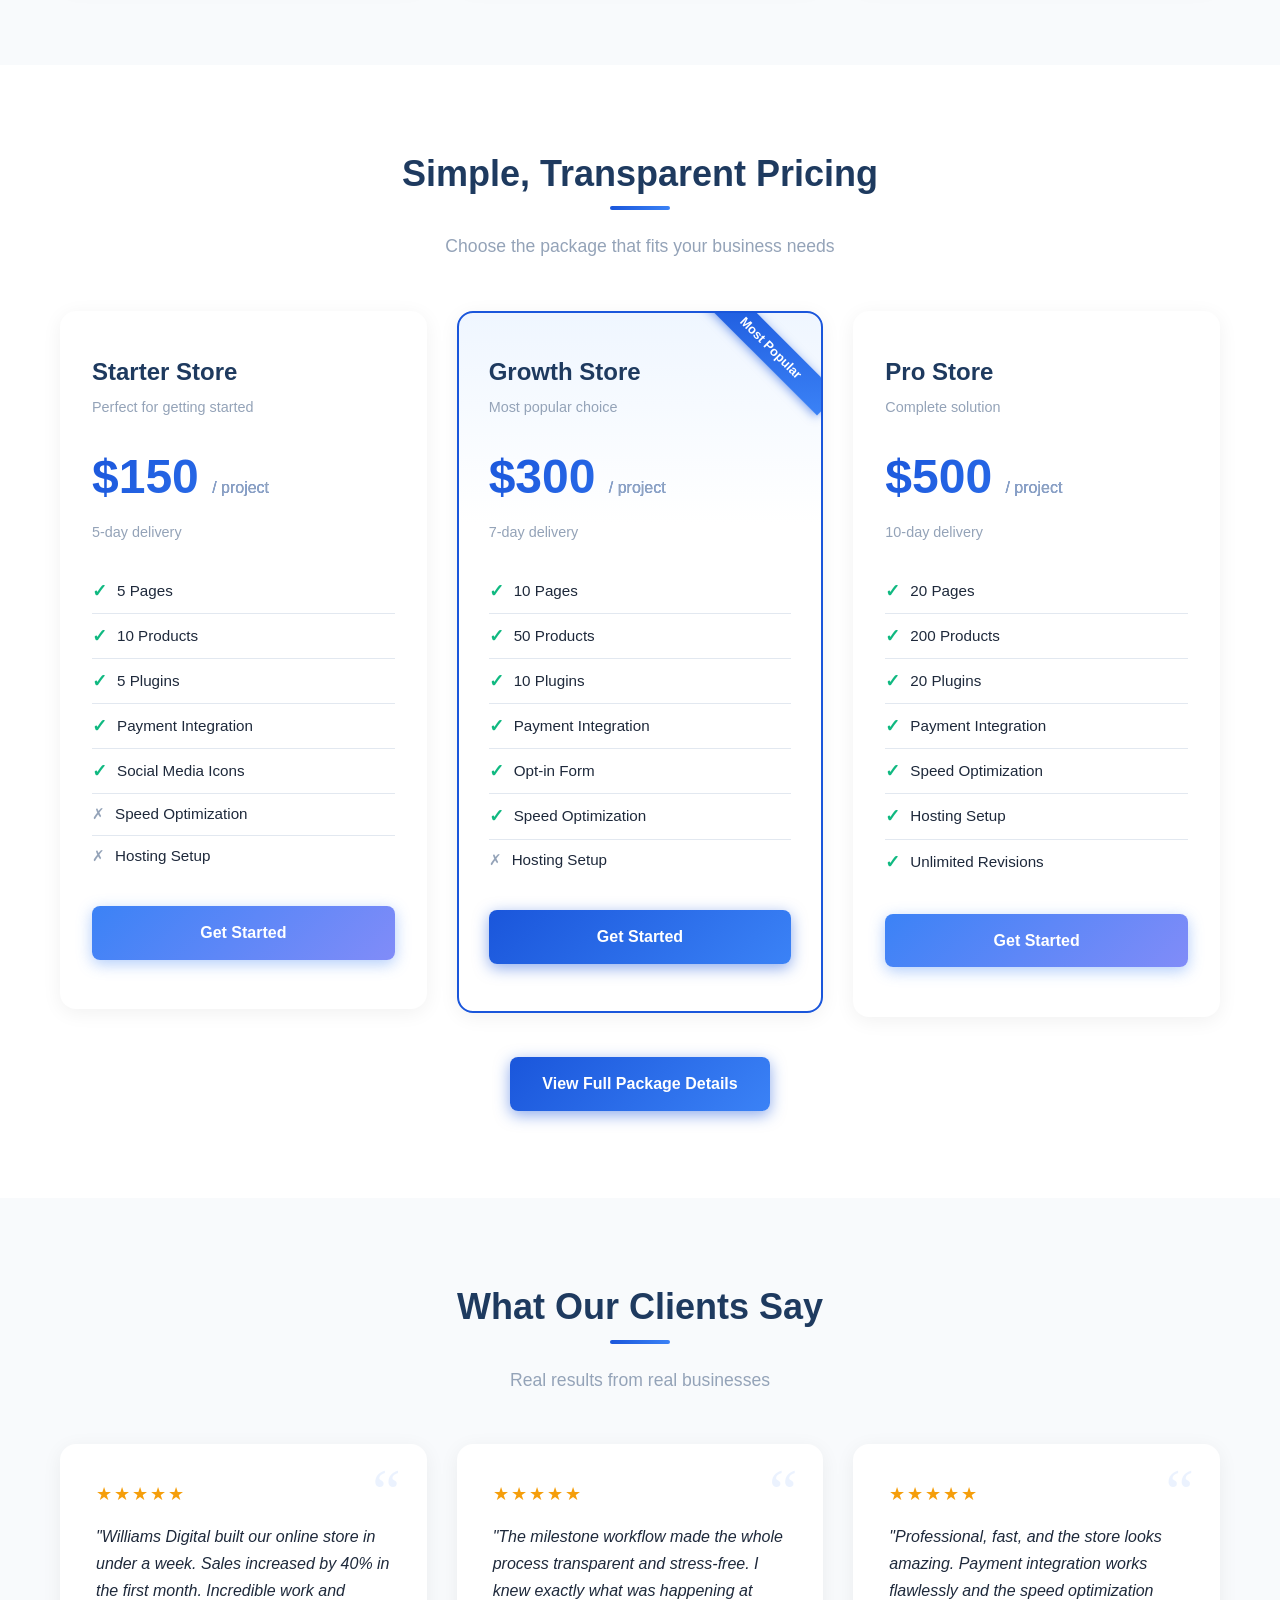
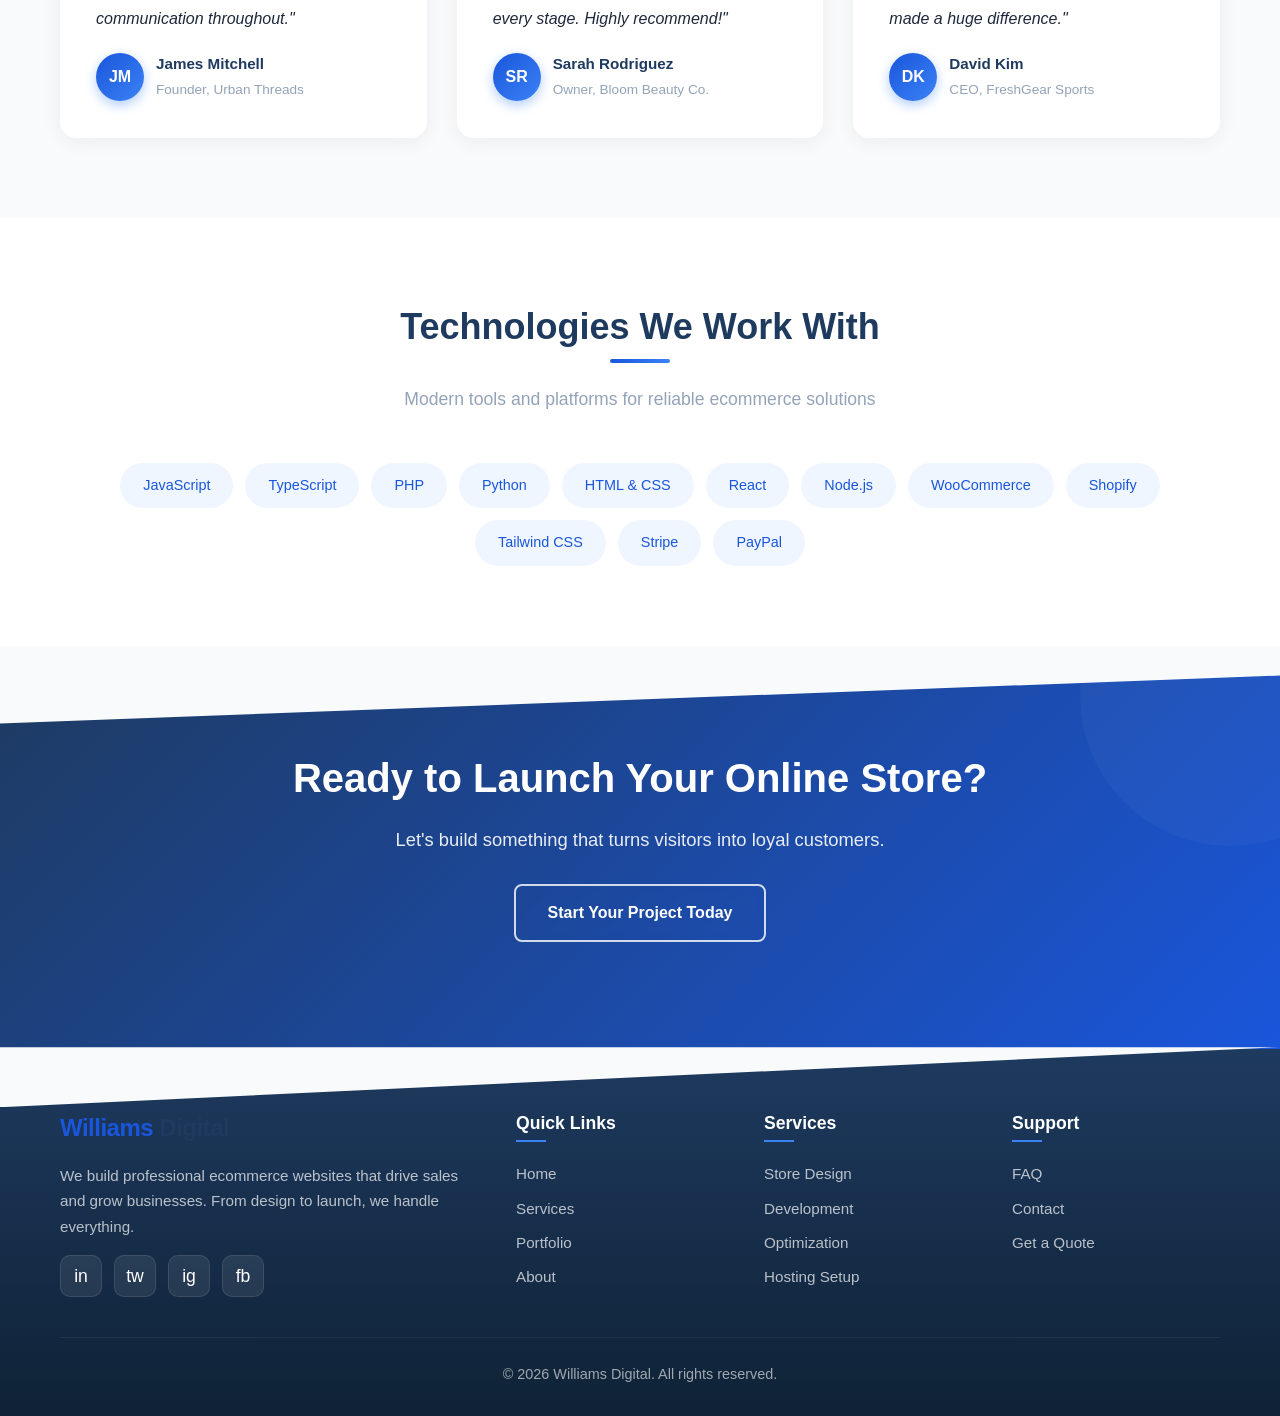
==== commit 3979e9c7: "Add visual enhancements and Pro Store preview branding - Animated gradient hero with dot pattern and" ====
--- a/index.html
+++ b/index.html
@@ -29,11 +29,17 @@
         </div>
     </nav>
 
+    <!-- Pro Store Preview Banner -->
+    <div style="background: linear-gradient(90deg, var(--primary), var(--accent)); color: white; text-align: center; padding: 10px; font-size: 0.9rem; font-weight: 600; letter-spacing: 0.5px;">
+        &#9733; You're viewing a live preview of our <strong>Pro Store Package ($500)</strong> &mdash; This is what you get &#9733;
+    </div>
+
     <!-- Hero Section -->
     <section class="hero">
         <div class="container">
-            <h1>We Build Stunning Ecommerce Stores<br>That Drive Sales</h1>
+            <h1>We Build Stunning <span class="highlight">Ecommerce Stores</span><br>That Drive Sales</h1>
             <p>Turn visitors into paying customers with a professionally built online store. Fast delivery, milestone-based workflow, and full store optimization.</p>
+            <div style="margin-bottom: 25px; font-size: 1.1rem; opacity: 0.85; position: relative; z-index: 1;">We build <span class="typing-text" style="border-right: 2px solid white; padding-right: 3px;"></span></div>
             <div class="hero-buttons">
                 <a href="services.html" class="btn btn-outline">View Packages</a>
                 <a href="contact.html" class="btn btn-primary">Start Your Project</a>
--- a/css/styles.css
+++ b/css/styles.css
@@ -16,6 +16,8 @@
     --medium-gray: #94a3b8;
     --success: #10b981;
     --warning: #f59e0b;
+    --glow-primary: rgba(26, 86, 219, 0.5);
+    --glow-accent: rgba(59, 130, 246, 0.4);
 }
 
 html {
@@ -27,6 +29,7 @@
     color: var(--text);
     background-color: var(--bg);
     line-height: 1.6;
+    overflow-x: hidden;
 }
 
 a {
@@ -51,11 +54,14 @@
 
 /* ===== NAVIGATION ===== */
 .navbar {
-    background: var(--white);
+    background: rgba(255, 255, 255, 0.95);
+    backdrop-filter: blur(10px);
+    -webkit-backdrop-filter: blur(10px);
     box-shadow: 0 2px 10px rgba(0, 0, 0, 0.08);
     position: sticky;
     top: 0;
     z-index: 1000;
+    transition: all 0.3s;
 }
 
 .navbar .container {
@@ -69,6 +75,7 @@
     font-size: 1.5rem;
     font-weight: 700;
     color: var(--primary);
+    letter-spacing: -0.5px;
 }
 
 .logo span {
@@ -93,14 +100,20 @@
     color: var(--primary);
 }
 
-.nav-links a.active::after {
+.nav-links a::after {
     content: '';
     position: absolute;
     bottom: -5px;
     left: 0;
-    width: 100%;
+    width: 0;
     height: 2px;
     background: var(--primary);
+    transition: width 0.3s;
+}
+
+.nav-links a:hover::after,
+.nav-links a.active::after {
+    width: 100%;
 }
 
 .nav-cta {
@@ -108,11 +121,14 @@
     color: var(--white) !important;
     padding: 10px 24px;
     border-radius: 6px;
-    transition: background 0.3s;
+    transition: all 0.3s;
+    box-shadow: 0 2px 10px var(--glow-primary);
 }
 
 .nav-cta:hover {
     background: var(--secondary);
+    transform: translateY(-1px);
+    box-shadow: 0 4px 15px var(--glow-primary);
 }
 
 .nav-cta::after {
@@ -139,15 +155,70 @@
 /* ===== HERO SECTION ===== */
 .hero {
     background: linear-gradient(135deg, var(--secondary) 0%, var(--primary) 50%, var(--accent) 100%);
-    color: var(--white);
-    padding: 100px 0;
+    background-size: 200% 200%;
+    animation: gradientShift 8s ease infinite;
+    color: var(--white);
+    padding: 120px 0;
     text-align: center;
+    position: relative;
+    overflow: hidden;
+}
+
+.hero::before {
+    content: '';
+    position: absolute;
+    top: -50%;
+    left: -50%;
+    width: 200%;
+    height: 200%;
+    background: radial-gradient(circle, rgba(255,255,255,0.05) 1px, transparent 1px);
+    background-size: 50px 50px;
+    animation: floatDots 20s linear infinite;
+}
+
+.hero::after {
+    content: '';
+    position: absolute;
+    bottom: -2px;
+    left: 0;
+    width: 100%;
+    height: 80px;
+    background: var(--bg);
+    clip-path: polygon(0 60%, 100% 0%, 100% 100%, 0% 100%);
+}
+
+@keyframes gradientShift {
+    0% { background-position: 0% 50%; }
+    50% { background-position: 100% 50%; }
+    100% { background-position: 0% 50%; }
+}
+
+@keyframes floatDots {
+    0% { transform: translate(0, 0); }
+    100% { transform: translate(50px, 50px); }
 }
 
 .hero h1 {
-    font-size: 3rem;
+    font-size: 3.25rem;
     margin-bottom: 20px;
     line-height: 1.2;
+    position: relative;
+    z-index: 1;
+    animation: fadeInUp 0.8s ease;
+}
+
+.hero h1 .highlight {
+    background: linear-gradient(90deg, #60a5fa, #a78bfa, #60a5fa);
+    background-size: 200% auto;
+    -webkit-background-clip: text;
+    -webkit-text-fill-color: transparent;
+    background-clip: text;
+    animation: shimmerText 3s linear infinite;
+}
+
+@keyframes shimmerText {
+    0% { background-position: 0% center; }
+    100% { background-position: 200% center; }
 }
 
 .hero p {
@@ -155,6 +226,9 @@
     max-width: 600px;
     margin: 0 auto 40px;
     opacity: 0.9;
+    position: relative;
+    z-index: 1;
+    animation: fadeInUp 0.8s ease 0.2s both;
 }
 
 .hero-buttons {
@@ -162,51 +236,86 @@
     gap: 15px;
     justify-content: center;
     flex-wrap: wrap;
+    position: relative;
+    z-index: 1;
+    animation: fadeInUp 0.8s ease 0.4s both;
+}
+
+@keyframes fadeInUp {
+    from {
+        opacity: 0;
+        transform: translateY(30px);
+    }
+    to {
+        opacity: 1;
+        transform: translateY(0);
+    }
 }
 
 /* ===== BUTTONS ===== */
 .btn {
     display: inline-block;
     padding: 14px 32px;
-    border-radius: 6px;
+    border-radius: 8px;
     font-weight: 600;
     font-size: 1rem;
-    transition: all 0.3s;
+    transition: all 0.3s cubic-bezier(0.4, 0, 0.2, 1);
     cursor: pointer;
     border: none;
+    position: relative;
+    overflow: hidden;
+}
+
+.btn::before {
+    content: '';
+    position: absolute;
+    top: 0;
+    left: -100%;
+    width: 100%;
+    height: 100%;
+    background: linear-gradient(90deg, transparent, rgba(255,255,255,0.2), transparent);
+    transition: left 0.5s;
+}
+
+.btn:hover::before {
+    left: 100%;
 }
 
 .btn-primary {
-    background: var(--primary);
-    color: var(--white);
+    background: linear-gradient(135deg, var(--primary), var(--accent));
+    color: var(--white);
+    box-shadow: 0 4px 15px var(--glow-primary);
 }
 
 .btn-primary:hover {
-    background: var(--secondary);
-    transform: translateY(-2px);
-    box-shadow: 0 4px 15px rgba(26, 86, 219, 0.4);
+    transform: translateY(-3px);
+    box-shadow: 0 8px 25px var(--glow-primary);
 }
 
 .btn-outline {
     background: transparent;
     color: var(--white);
-    border: 2px solid var(--white);
+    border: 2px solid rgba(255, 255, 255, 0.8);
+    backdrop-filter: blur(5px);
 }
 
 .btn-outline:hover {
     background: var(--white);
     color: var(--primary);
-    transform: translateY(-2px);
+    transform: translateY(-3px);
+    box-shadow: 0 8px 25px rgba(255, 255, 255, 0.3);
+    border-color: var(--white);
 }
 
 .btn-accent {
-    background: var(--accent);
-    color: var(--white);
+    background: linear-gradient(135deg, var(--accent), #818cf8);
+    color: var(--white);
+    box-shadow: 0 4px 15px var(--glow-accent);
 }
 
 .btn-accent:hover {
-    background: var(--primary);
-    transform: translateY(-2px);
+    transform: translateY(-3px);
+    box-shadow: 0 8px 25px var(--glow-accent);
 }
 
 /* ===== SECTIONS ===== */
@@ -227,13 +336,27 @@
     font-size: 2.25rem;
     color: var(--secondary);
     margin-bottom: 15px;
+    position: relative;
+    display: inline-block;
+}
+
+.section-title h2::after {
+    content: '';
+    position: absolute;
+    bottom: -8px;
+    left: 50%;
+    transform: translateX(-50%);
+    width: 60px;
+    height: 4px;
+    background: linear-gradient(90deg, var(--primary), var(--accent));
+    border-radius: 2px;
 }
 
 .section-title p {
     color: var(--medium-gray);
     font-size: 1.1rem;
     max-width: 600px;
-    margin: 0 auto;
+    margin: 15px auto 0;
 }
 
 /* ===== CARDS ===== */
@@ -245,28 +368,55 @@
 
 .card {
     background: var(--white);
-    border-radius: 12px;
+    border-radius: 16px;
     padding: 40px 30px;
     text-align: center;
     box-shadow: 0 4px 20px rgba(0, 0, 0, 0.06);
-    transition: transform 0.3s, box-shadow 0.3s;
+    transition: all 0.4s cubic-bezier(0.4, 0, 0.2, 1);
+    position: relative;
+    overflow: hidden;
+    border: 1px solid transparent;
+}
+
+.card::before {
+    content: '';
+    position: absolute;
+    top: 0;
+    left: 0;
+    right: 0;
+    height: 4px;
+    background: linear-gradient(90deg, var(--primary), var(--accent));
+    transform: scaleX(0);
+    transition: transform 0.4s;
 }
 
 .card:hover {
-    transform: translateY(-5px);
-    box-shadow: 0 8px 30px rgba(0, 0, 0, 0.12);
+    transform: translateY(-8px);
+    box-shadow: 0 20px 40px rgba(26, 86, 219, 0.15);
+    border-color: rgba(59, 130, 246, 0.1);
+}
+
+.card:hover::before {
+    transform: scaleX(1);
 }
 
 .card-icon {
-    width: 70px;
-    height: 70px;
+    width: 80px;
+    height: 80px;
     background: linear-gradient(135deg, var(--primary), var(--accent));
-    border-radius: 16px;
+    border-radius: 20px;
     display: flex;
     align-items: center;
     justify-content: center;
     margin: 0 auto 20px;
     font-size: 2rem;
+    box-shadow: 0 8px 20px var(--glow-accent);
+    transition: transform 0.4s, box-shadow 0.4s;
+}
+
+.card:hover .card-icon {
+    transform: scale(1.1) rotate(5deg);
+    box-shadow: 0 12px 30px var(--glow-accent);
 }
 
 .card h3 {
@@ -290,21 +440,29 @@
 
 .pricing-card {
     background: var(--white);
-    border-radius: 12px;
+    border-radius: 16px;
     padding: 40px 30px;
     box-shadow: 0 4px 20px rgba(0, 0, 0, 0.06);
-    transition: transform 0.3s, box-shadow 0.3s;
+    transition: all 0.4s cubic-bezier(0.4, 0, 0.2, 1);
     position: relative;
     overflow: hidden;
+    border: 2px solid transparent;
 }
 
 .pricing-card:hover {
-    transform: translateY(-5px);
-    box-shadow: 0 8px 30px rgba(0, 0, 0, 0.12);
+    transform: translateY(-8px);
+    box-shadow: 0 20px 40px rgba(26, 86, 219, 0.15);
 }
 
 .pricing-card.featured {
     border: 2px solid var(--primary);
+    background: linear-gradient(180deg, #eff6ff 0%, var(--white) 30%);
+    transform: scale(1.03);
+}
+
+.pricing-card.featured:hover {
+    transform: scale(1.03) translateY(-8px);
+    box-shadow: 0 25px 50px rgba(26, 86, 219, 0.2);
 }
 
 .pricing-card.featured::before {
@@ -312,12 +470,13 @@
     position: absolute;
     top: 20px;
     right: -30px;
-    background: var(--primary);
+    background: linear-gradient(135deg, var(--primary), var(--accent));
     color: var(--white);
     padding: 5px 40px;
     font-size: 0.8rem;
     font-weight: 600;
     transform: rotate(45deg);
+    box-shadow: 0 2px 10px var(--glow-primary);
 }
 
 .pricing-card h3 {
@@ -335,13 +494,16 @@
 .pricing-card .price {
     font-size: 3rem;
     font-weight: 700;
-    color: var(--primary);
+    background: linear-gradient(135deg, var(--primary), var(--accent));
+    -webkit-background-clip: text;
+    -webkit-text-fill-color: transparent;
+    background-clip: text;
     margin-bottom: 5px;
 }
 
 .pricing-card .price span {
     font-size: 1rem;
-    color: var(--medium-gray);
+    -webkit-text-fill-color: var(--medium-gray);
     font-weight: 400;
 }
 
@@ -362,6 +524,11 @@
     align-items: center;
     gap: 10px;
     font-size: 0.95rem;
+    transition: padding-left 0.3s;
+}
+
+.pricing-card li:hover {
+    padding-left: 5px;
 }
 
 .pricing-card li:last-child {
@@ -371,6 +538,7 @@
 .check {
     color: var(--success);
     font-weight: bold;
+    font-size: 1.1rem;
 }
 
 .cross {
@@ -398,13 +566,14 @@
     width: 40px;
     height: 40px;
     min-width: 40px;
-    background: var(--primary);
+    background: linear-gradient(135deg, var(--primary), var(--accent));
     color: var(--white);
     border-radius: 50%;
     display: flex;
     align-items: center;
     justify-content: center;
     font-weight: 700;
+    box-shadow: 0 4px 12px var(--glow-primary);
 }
 
 .milestone-content h4 {
@@ -423,6 +592,7 @@
     margin-top: 5px;
     font-size: 0.85rem;
     color: var(--accent);
+    font-weight: 500;
 }
 
 /* ===== EXTRAS TABLE ===== */
@@ -430,15 +600,15 @@
     width: 100%;
     border-collapse: collapse;
     background: var(--white);
-    border-radius: 12px;
+    border-radius: 16px;
     overflow: hidden;
     box-shadow: 0 4px 20px rgba(0, 0, 0, 0.06);
 }
 
 .extras-table th {
-    background: var(--secondary);
-    color: var(--white);
-    padding: 15px 20px;
+    background: linear-gradient(135deg, var(--secondary), var(--primary));
+    color: var(--white);
+    padding: 18px 20px;
     text-align: left;
     font-weight: 600;
 }
@@ -446,6 +616,7 @@
 .extras-table td {
     padding: 15px 20px;
     border-bottom: 1px solid var(--light-gray);
+    transition: all 0.3s;
 }
 
 .extras-table tr:last-child td {
@@ -453,7 +624,8 @@
 }
 
 .extras-table tr:hover td {
-    background: #f1f5f9;
+    background: #eff6ff;
+    padding-left: 25px;
 }
 
 /* ===== PORTFOLIO GRID ===== */
@@ -465,15 +637,15 @@
 
 .portfolio-card {
     background: var(--white);
-    border-radius: 12px;
+    border-radius: 16px;
     overflow: hidden;
     box-shadow: 0 4px 20px rgba(0, 0, 0, 0.06);
-    transition: transform 0.3s, box-shadow 0.3s;
+    transition: all 0.4s cubic-bezier(0.4, 0, 0.2, 1);
 }
 
 .portfolio-card:hover {
-    transform: translateY(-5px);
-    box-shadow: 0 8px 30px rgba(0, 0, 0, 0.12);
+    transform: translateY(-10px) scale(1.02);
+    box-shadow: 0 25px 50px rgba(26, 86, 219, 0.15);
 }
 
 .portfolio-image {
@@ -484,6 +656,27 @@
     justify-content: center;
     color: var(--white);
     font-size: 3rem;
+    position: relative;
+    overflow: hidden;
+}
+
+.portfolio-image::after {
+    content: 'View Project';
+    position: absolute;
+    inset: 0;
+    background: rgba(26, 86, 219, 0.85);
+    display: flex;
+    align-items: center;
+    justify-content: center;
+    font-size: 1rem;
+    font-weight: 600;
+    letter-spacing: 1px;
+    opacity: 0;
+    transition: opacity 0.4s;
+}
+
+.portfolio-card:hover .portfolio-image::after {
+    opacity: 1;
 }
 
 .portfolio-info {
@@ -514,6 +707,13 @@
     border-radius: 20px;
     font-size: 0.8rem;
     font-weight: 500;
+    transition: all 0.3s;
+}
+
+.tag:hover {
+    background: var(--primary);
+    color: var(--white);
+    transform: scale(1.05);
 }
 
 /* ===== STATS ===== */
@@ -524,15 +724,40 @@
     text-align: center;
 }
 
+.stat-item {
+    padding: 20px;
+    position: relative;
+}
+
+.stat-item::after {
+    content: '';
+    position: absolute;
+    right: 0;
+    top: 20%;
+    height: 60%;
+    width: 1px;
+    background: var(--light-gray);
+}
+
+.stat-item:last-child::after {
+    display: none;
+}
+
 .stat-item h3 {
-    font-size: 2.5rem;
-    color: var(--primary);
+    font-size: 2.75rem;
+    background: linear-gradient(135deg, var(--primary), var(--accent));
+    -webkit-background-clip: text;
+    -webkit-text-fill-color: transparent;
+    background-clip: text;
     margin-bottom: 5px;
 }
 
 .stat-item p {
     color: var(--medium-gray);
     font-weight: 500;
+    text-transform: uppercase;
+    font-size: 0.85rem;
+    letter-spacing: 1px;
 }
 
 /* ===== TESTIMONIALS ===== */
@@ -544,15 +769,36 @@
 
 .testimonial {
     background: var(--white);
-    padding: 30px;
-    border-radius: 12px;
+    padding: 35px;
+    border-radius: 16px;
     box-shadow: 0 4px 20px rgba(0, 0, 0, 0.06);
+    transition: all 0.4s;
+    position: relative;
+    border: 1px solid transparent;
+}
+
+.testimonial::before {
+    content: '\201C';
+    position: absolute;
+    top: 15px;
+    right: 25px;
+    font-size: 4rem;
+    color: rgba(59, 130, 246, 0.1);
+    font-family: Georgia, serif;
+    line-height: 1;
+}
+
+.testimonial:hover {
+    transform: translateY(-5px);
+    box-shadow: 0 15px 40px rgba(26, 86, 219, 0.12);
+    border-color: rgba(59, 130, 246, 0.15);
 }
 
 .testimonial .stars {
     color: var(--warning);
     margin-bottom: 15px;
     font-size: 1.1rem;
+    letter-spacing: 2px;
 }
 
 .testimonial p {
@@ -569,8 +815,8 @@
 }
 
 .testimonial-avatar {
-    width: 45px;
-    height: 45px;
+    width: 48px;
+    height: 48px;
     background: linear-gradient(135deg, var(--primary), var(--accent));
     border-radius: 50%;
     display: flex;
@@ -578,6 +824,7 @@
     justify-content: center;
     color: var(--white);
     font-weight: 700;
+    box-shadow: 0 4px 12px var(--glow-accent);
 }
 
 .testimonial-author h4 {
@@ -598,10 +845,22 @@
 
 .faq-item {
     background: var(--white);
-    border-radius: 8px;
+    border-radius: 12px;
     margin-bottom: 12px;
     box-shadow: 0 2px 10px rgba(0, 0, 0, 0.04);
     overflow: hidden;
+    border: 1px solid transparent;
+    transition: all 0.3s;
+}
+
+.faq-item:hover {
+    border-color: rgba(59, 130, 246, 0.15);
+    box-shadow: 0 4px 20px rgba(26, 86, 219, 0.08);
+}
+
+.faq-item.open {
+    border-color: var(--accent);
+    box-shadow: 0 4px 20px rgba(26, 86, 219, 0.12);
 }
 
 .faq-question {
@@ -611,7 +870,7 @@
     display: flex;
     justify-content: space-between;
     align-items: center;
-    transition: background 0.3s;
+    transition: all 0.3s;
 }
 
 .faq-question:hover {
@@ -622,10 +881,20 @@
     transition: transform 0.3s;
     font-size: 0.8rem;
     color: var(--primary);
+    width: 30px;
+    height: 30px;
+    display: flex;
+    align-items: center;
+    justify-content: center;
+    border-radius: 50%;
+    background: #eff6ff;
+    min-width: 30px;
 }
 
 .faq-item.open .faq-question .arrow {
     transform: rotate(180deg);
+    background: var(--primary);
+    color: var(--white);
 }
 
 .faq-answer {
@@ -664,12 +933,12 @@
 .form-group textarea,
 .form-group select {
     width: 100%;
-    padding: 12px 16px;
+    padding: 14px 16px;
     border: 2px solid var(--light-gray);
-    border-radius: 8px;
+    border-radius: 10px;
     font-size: 1rem;
     font-family: inherit;
-    transition: border-color 0.3s;
+    transition: all 0.3s;
     background: var(--white);
 }
 
@@ -678,6 +947,7 @@
 .form-group select:focus {
     outline: none;
     border-color: var(--primary);
+    box-shadow: 0 0 0 4px rgba(59, 130, 246, 0.1);
 }
 
 .form-group textarea {
@@ -690,19 +960,34 @@
     gap: 15px;
     align-items: flex-start;
     margin-bottom: 25px;
+    padding: 15px;
+    border-radius: 12px;
+    transition: all 0.3s;
+}
+
+.contact-info-item:hover {
+    background: #f8fafc;
+    transform: translateX(5px);
 }
 
 .contact-icon {
     width: 50px;
     height: 50px;
     min-width: 50px;
-    background: #eff6ff;
-    border-radius: 10px;
+    background: linear-gradient(135deg, #eff6ff, #dbeafe);
+    border-radius: 12px;
     display: flex;
     align-items: center;
     justify-content: center;
     color: var(--primary);
     font-size: 1.3rem;
+    transition: all 0.3s;
+}
+
+.contact-info-item:hover .contact-icon {
+    background: linear-gradient(135deg, var(--primary), var(--accent));
+    color: var(--white);
+    box-shadow: 0 4px 15px var(--glow-accent);
 }
 
 .contact-info-item h4 {
@@ -724,12 +1009,28 @@
 
 .value-card {
     text-align: center;
-    padding: 30px;
+    padding: 35px;
+    border-radius: 16px;
+    transition: all 0.4s;
+    background: var(--white);
+    border: 1px solid transparent;
+}
+
+.value-card:hover {
+    transform: translateY(-5px);
+    box-shadow: 0 15px 40px rgba(26, 86, 219, 0.1);
+    border-color: rgba(59, 130, 246, 0.1);
 }
 
 .value-icon {
     font-size: 2.5rem;
     margin-bottom: 15px;
+    display: inline-block;
+    transition: transform 0.4s;
+}
+
+.value-card:hover .value-icon {
+    transform: scale(1.2) rotate(10deg);
 }
 
 .value-card h3 {
@@ -764,32 +1065,80 @@
 
 .about-image {
     background: linear-gradient(135deg, var(--primary), var(--accent));
-    border-radius: 16px;
+    border-radius: 20px;
     height: 400px;
     display: flex;
     align-items: center;
     justify-content: center;
     color: var(--white);
     font-size: 4rem;
+    font-weight: 700;
+    box-shadow: 0 20px 50px var(--glow-primary);
+    position: relative;
+    overflow: hidden;
+}
+
+.about-image::before {
+    content: '';
+    position: absolute;
+    inset: 0;
+    background: radial-gradient(circle at 30% 70%, rgba(255,255,255,0.15) 0%, transparent 60%);
 }
 
 /* ===== CTA SECTION ===== */
 .cta-section {
-    background: linear-gradient(135deg, var(--secondary), var(--primary));
+    background: linear-gradient(135deg, var(--secondary), var(--primary), var(--accent));
+    background-size: 200% 200%;
+    animation: gradientShift 8s ease infinite;
     color: var(--white);
     text-align: center;
-    padding: 80px 0;
+    padding: 100px 0;
+    position: relative;
+    overflow: hidden;
+}
+
+.cta-section::before {
+    content: '';
+    position: absolute;
+    top: -2px;
+    left: 0;
+    width: 100%;
+    height: 80px;
+    background: var(--bg);
+    clip-path: polygon(0 0, 100% 0, 100% 40%, 0 100%);
 }
 
 .cta-section h2 {
-    font-size: 2.25rem;
+    font-size: 2.5rem;
     margin-bottom: 15px;
+    position: relative;
+    z-index: 1;
 }
 
 .cta-section p {
     opacity: 0.9;
     margin-bottom: 30px;
-    font-size: 1.1rem;
+    font-size: 1.15rem;
+    position: relative;
+    z-index: 1;
+}
+
+.cta-section .btn {
+    position: relative;
+    z-index: 1;
+}
+
+/* ===== FLOATING SHAPES (decorative) ===== */
+.cta-section::after {
+    content: '';
+    position: absolute;
+    width: 300px;
+    height: 300px;
+    border-radius: 50%;
+    background: rgba(255, 255, 255, 0.03);
+    top: -100px;
+    right: -100px;
+    pointer-events: none;
 }
 
 /* ===== TECH BADGES ===== */
@@ -804,17 +1153,39 @@
 .tech-badge {
     background: #eff6ff;
     color: var(--primary);
-    padding: 8px 20px;
+    padding: 10px 22px;
     border-radius: 25px;
     font-weight: 500;
     font-size: 0.9rem;
+    transition: all 0.3s;
+    border: 1px solid transparent;
+    cursor: default;
+}
+
+.tech-badge:hover {
+    background: var(--primary);
+    color: var(--white);
+    transform: translateY(-3px);
+    box-shadow: 0 6px 15px var(--glow-primary);
 }
 
 /* ===== FOOTER ===== */
 .footer {
-    background: var(--secondary);
+    background: linear-gradient(180deg, var(--secondary), #0f2236);
     color: var(--white);
     padding: 60px 0 30px;
+    position: relative;
+}
+
+.footer::before {
+    content: '';
+    position: absolute;
+    top: -2px;
+    left: 0;
+    width: 100%;
+    height: 60px;
+    background: var(--bg);
+    clip-path: polygon(0 0, 100% 0, 100% 0%, 0 100%);
 }
 
 .footer-grid {
@@ -834,18 +1205,32 @@
 .footer h4 {
     margin-bottom: 20px;
     font-size: 1.1rem;
+    position: relative;
+    display: inline-block;
+}
+
+.footer h4::after {
+    content: '';
+    position: absolute;
+    bottom: -5px;
+    left: 0;
+    width: 30px;
+    height: 2px;
+    background: var(--accent);
 }
 
 .footer-links a {
     display: block;
     padding: 5px 0;
     opacity: 0.7;
-    transition: opacity 0.3s;
+    transition: all 0.3s;
     font-size: 0.95rem;
 }
 
 .footer-links a:hover {
     opacity: 1;
+    transform: translateX(5px);
+    color: var(--accent);
 }
 
 .social-links {
@@ -855,19 +1240,23 @@
 }
 
 .social-link {
-    width: 40px;
-    height: 40px;
-    background: rgba(255, 255, 255, 0.1);
-    border-radius: 8px;
+    width: 42px;
+    height: 42px;
+    background: rgba(255, 255, 255, 0.08);
+    border-radius: 10px;
     display: flex;
     align-items: center;
     justify-content: center;
-    transition: background 0.3s;
+    transition: all 0.3s;
     font-size: 1.1rem;
+    border: 1px solid rgba(255, 255, 255, 0.1);
 }
 
 .social-link:hover {
     background: var(--primary);
+    transform: translateY(-3px);
+    box-shadow: 0 4px 15px var(--glow-primary);
+    border-color: var(--primary);
 }
 
 .footer-bottom {
@@ -880,20 +1269,63 @@
 
 /* ===== PAGE HEADER ===== */
 .page-header {
-    background: linear-gradient(135deg, var(--secondary), var(--primary));
-    color: var(--white);
-    padding: 60px 0;
+    background: linear-gradient(135deg, var(--secondary), var(--primary), var(--accent));
+    background-size: 200% 200%;
+    animation: gradientShift 8s ease infinite;
+    color: var(--white);
+    padding: 80px 0;
     text-align: center;
+    position: relative;
+    overflow: hidden;
+}
+
+.page-header::after {
+    content: '';
+    position: absolute;
+    bottom: -2px;
+    left: 0;
+    width: 100%;
+    height: 60px;
+    background: var(--bg);
+    clip-path: polygon(0 60%, 100% 0%, 100% 100%, 0% 100%);
 }
 
 .page-header h1 {
-    font-size: 2.5rem;
+    font-size: 2.75rem;
     margin-bottom: 10px;
+    animation: fadeInUp 0.6s ease;
 }
 
 .page-header p {
     opacity: 0.85;
-    font-size: 1.1rem;
+    font-size: 1.15rem;
+    animation: fadeInUp 0.6s ease 0.2s both;
+}
+
+/* ===== SCROLL REVEAL ANIMATION ===== */
+.reveal {
+    opacity: 0;
+    transform: translateY(30px);
+    transition: opacity 0.6s ease, transform 0.6s ease;
+}
+
+.reveal.visible {
+    opacity: 1;
+    transform: translateY(0);
+}
+
+.reveal-delay-1 { transition-delay: 0.1s; }
+.reveal-delay-2 { transition-delay: 0.2s; }
+.reveal-delay-3 { transition-delay: 0.3s; }
+
+/* ===== PULSE ANIMATION ===== */
+@keyframes pulse {
+    0%, 100% { transform: scale(1); }
+    50% { transform: scale(1.05); }
+}
+
+.pricing-card.featured .btn {
+    animation: pulse 2s ease infinite;
 }
 
 /* ===== RESPONSIVE ===== */
@@ -914,12 +1346,24 @@
         grid-template-columns: repeat(2, 1fr);
     }
 
+    .stat-item::after {
+        display: none;
+    }
+
     .about-content {
         grid-template-columns: 1fr;
     }
 
     .hero h1 {
-        font-size: 2.25rem;
+        font-size: 2.5rem;
+    }
+
+    .pricing-card.featured {
+        transform: scale(1);
+    }
+
+    .pricing-card.featured:hover {
+        transform: translateY(-8px);
     }
 }
 
@@ -930,11 +1374,12 @@
         top: 100%;
         left: 0;
         right: 0;
-        background: var(--white);
+        background: rgba(255, 255, 255, 0.98);
+        backdrop-filter: blur(10px);
         flex-direction: column;
         padding: 20px;
         gap: 15px;
-        box-shadow: 0 4px 10px rgba(0, 0, 0, 0.1);
+        box-shadow: 0 4px 20px rgba(0, 0, 0, 0.1);
     }
 
     .nav-links.active {
@@ -967,7 +1412,7 @@
     }
 
     .hero {
-        padding: 60px 0;
+        padding: 80px 0;
     }
 
     .hero h1 {
@@ -981,4 +1426,12 @@
     .section-title h2 {
         font-size: 1.75rem;
     }
-}
+
+    .cta-section {
+        padding: 60px 0;
+    }
+
+    .cta-section h2 {
+        font-size: 1.75rem;
+    }
+}
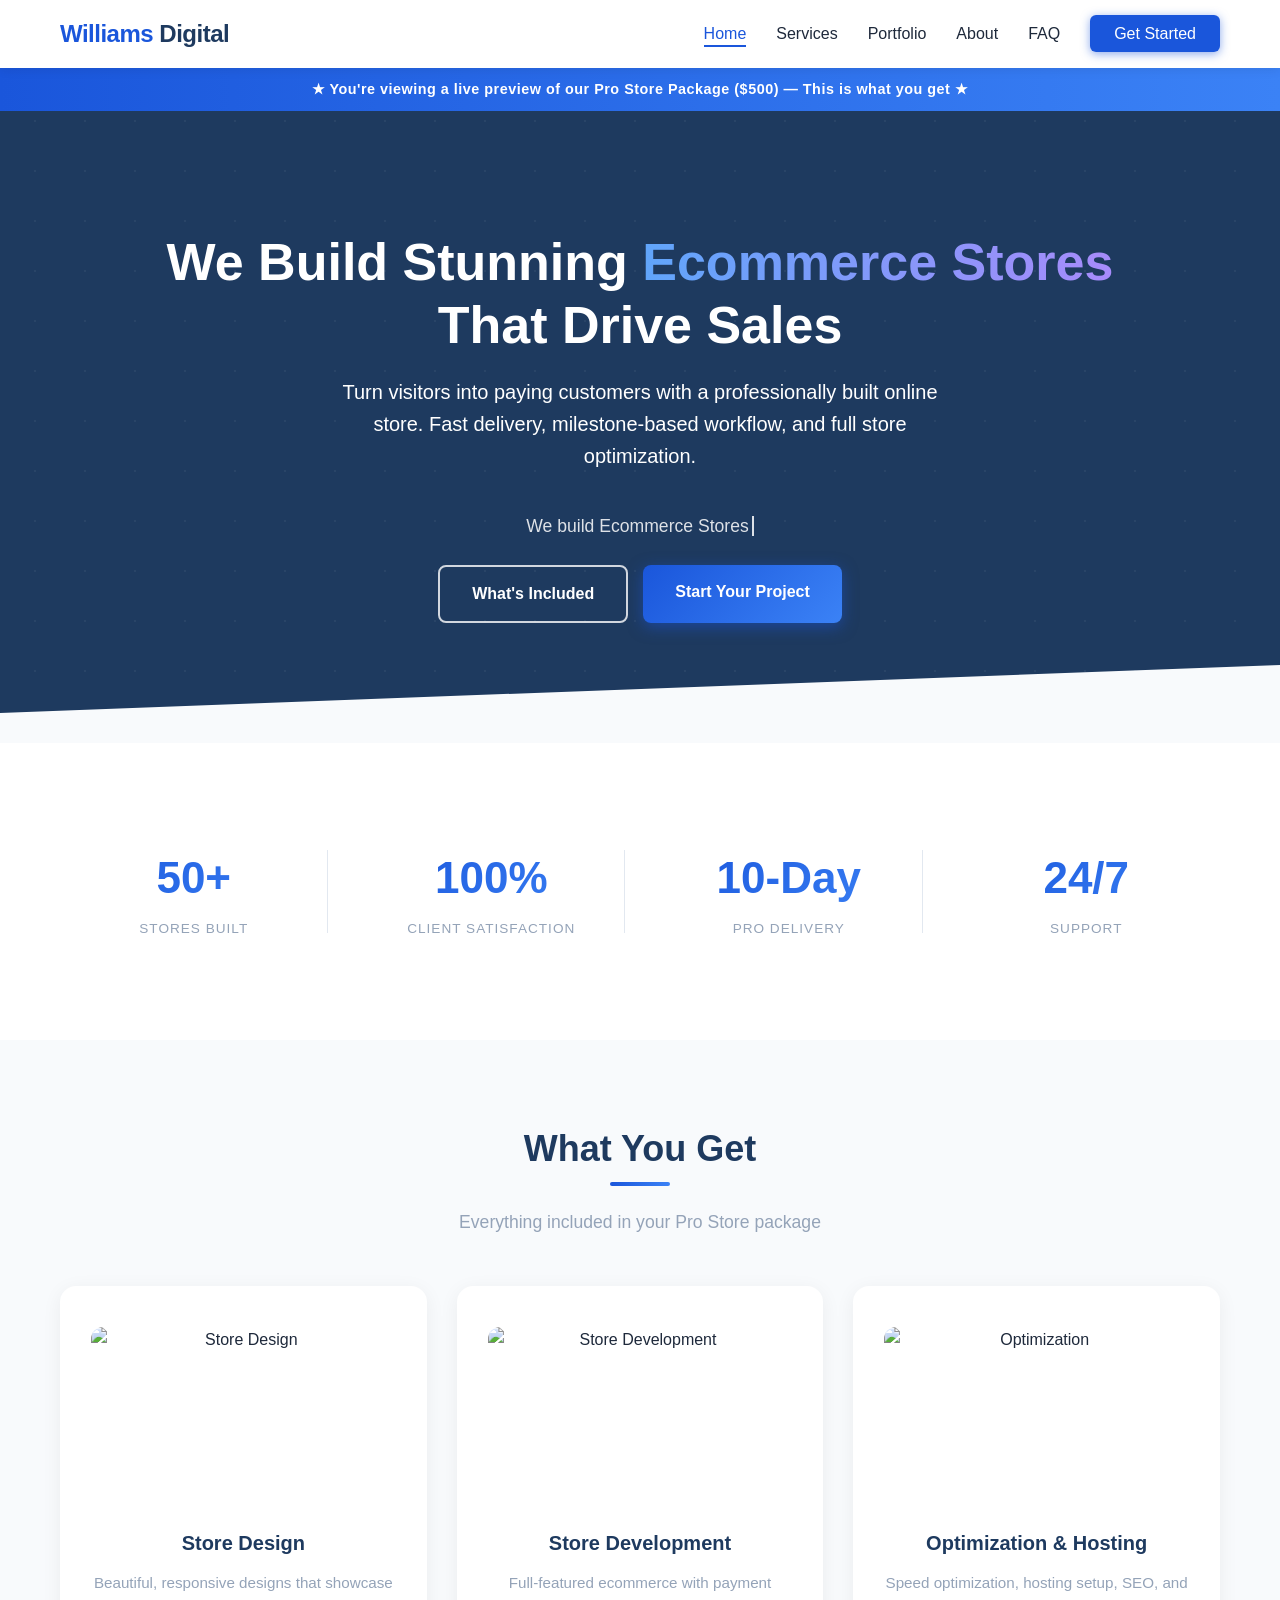
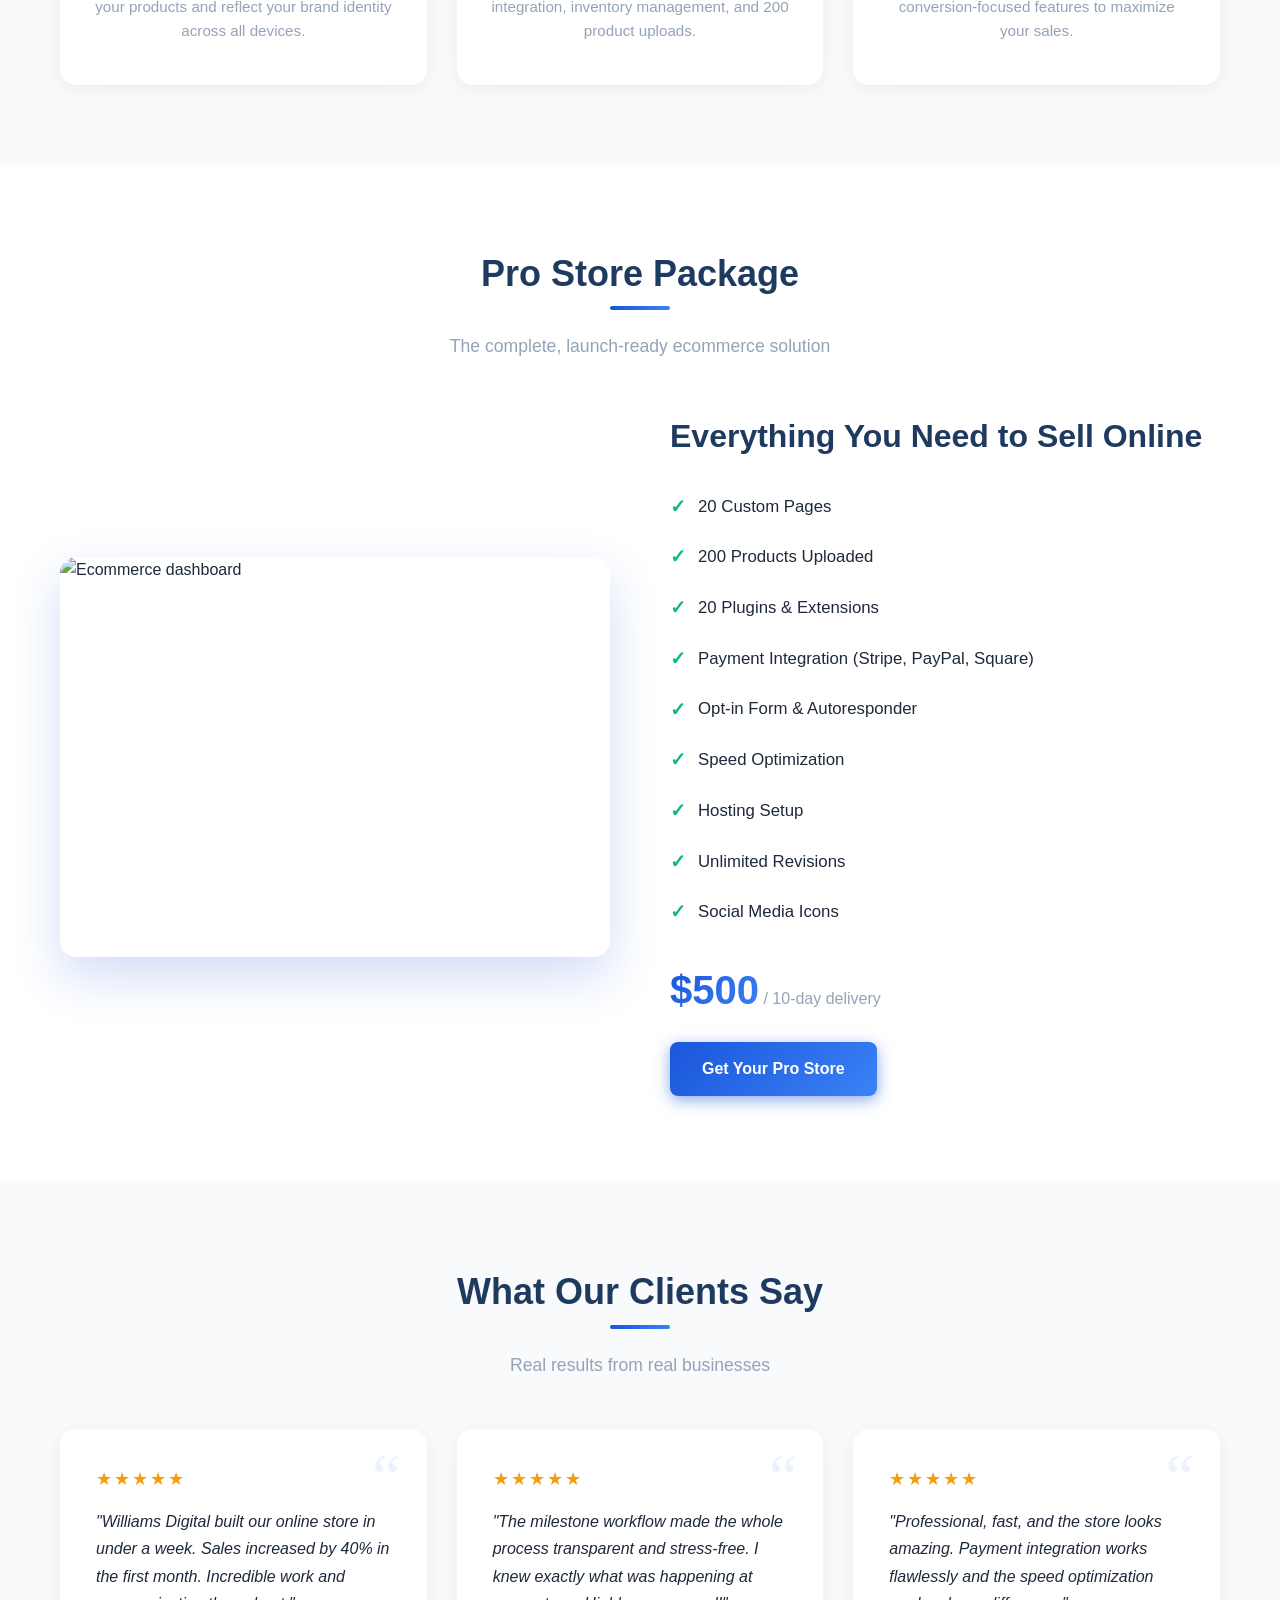
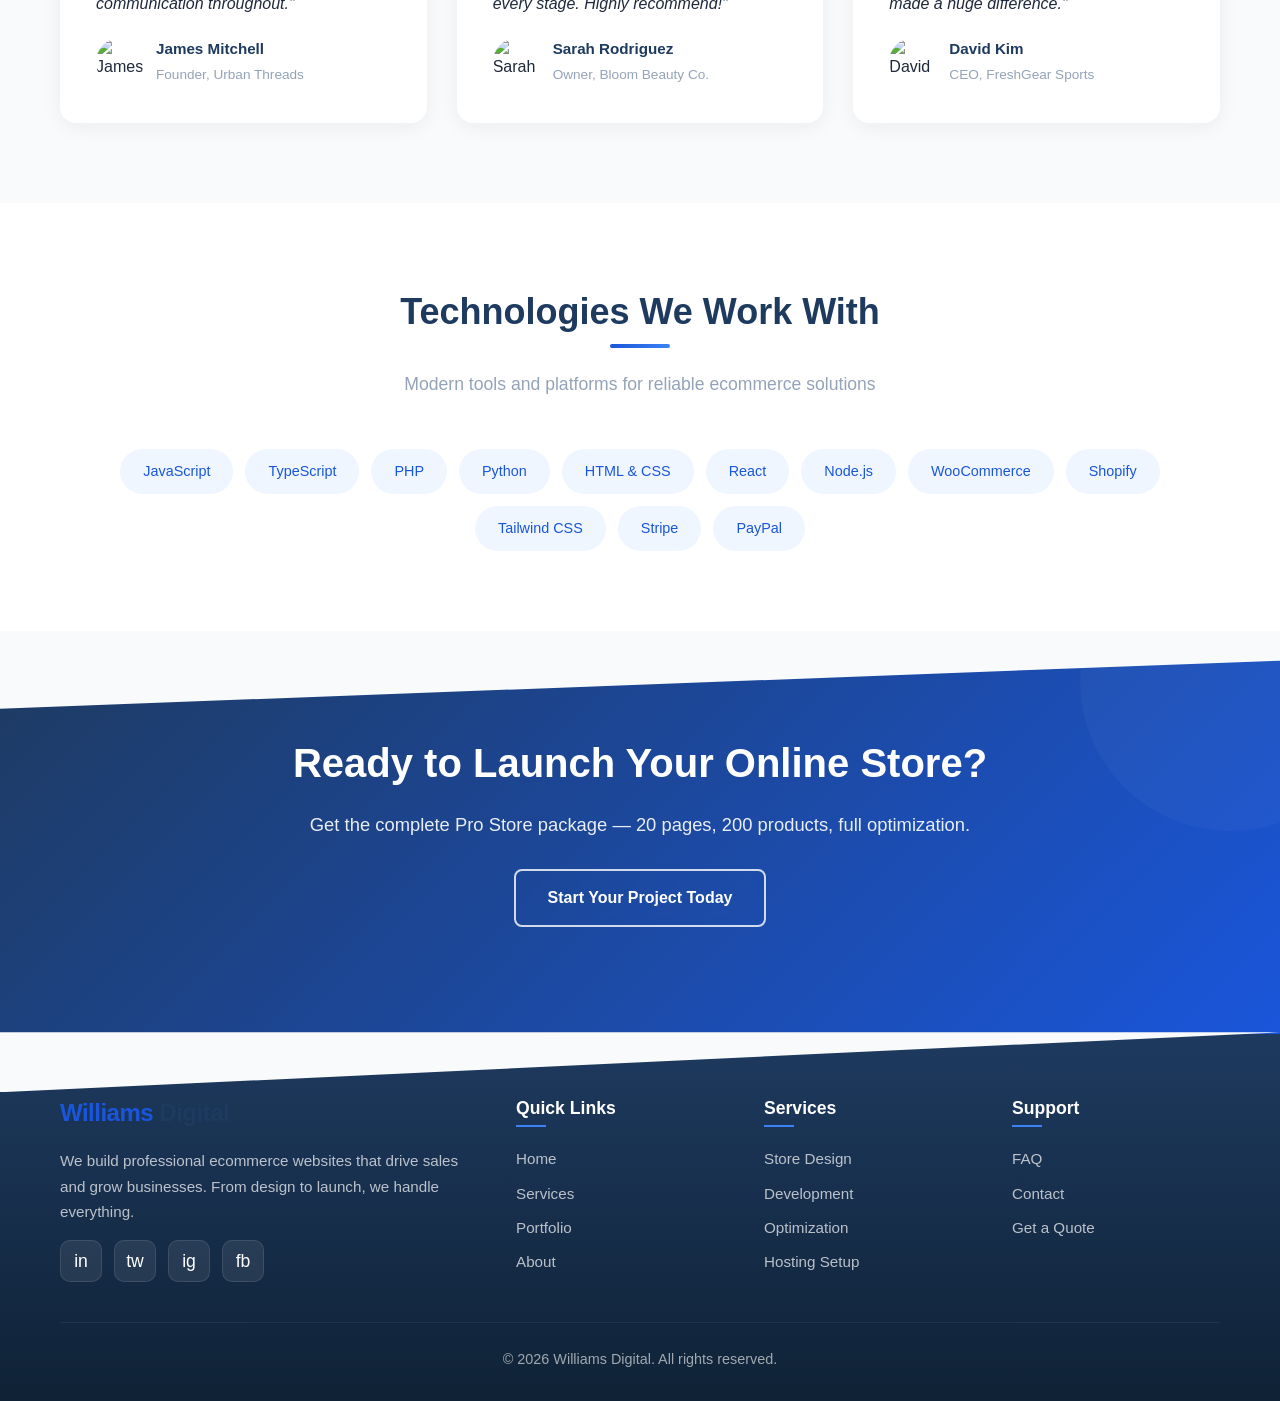
==== commit 84e2dd6a: "Rebrand as Pro Store preview with images and video hero - Remove all other packages, site now showca" ====
--- a/index.html
+++ b/index.html
@@ -34,14 +34,18 @@
         &#9733; You're viewing a live preview of our <strong>Pro Store Package ($500)</strong> &mdash; This is what you get &#9733;
     </div>
 
-    <!-- Hero Section -->
-    <section class="hero">
+    <!-- Hero Section with Video Background -->
+    <section class="hero hero-video">
+        <video autoplay muted loop playsinline class="hero-bg-video">
+            <source src="https://cdn.pixabay.com/video/2020/05/25/40130-424930032_large.mp4" type="video/mp4">
+        </video>
+        <div class="hero-overlay"></div>
         <div class="container">
             <h1>We Build Stunning <span class="highlight">Ecommerce Stores</span><br>That Drive Sales</h1>
             <p>Turn visitors into paying customers with a professionally built online store. Fast delivery, milestone-based workflow, and full store optimization.</p>
             <div style="margin-bottom: 25px; font-size: 1.1rem; opacity: 0.85; position: relative; z-index: 1;">We build <span class="typing-text" style="border-right: 2px solid white; padding-right: 3px;"></span></div>
             <div class="hero-buttons">
-                <a href="services.html" class="btn btn-outline">View Packages</a>
+                <a href="services.html" class="btn btn-outline">What's Included</a>
                 <a href="contact.html" class="btn btn-primary">Start Your Project</a>
             </div>
         </div>
@@ -60,8 +64,8 @@
                     <p>Client Satisfaction</p>
                 </div>
                 <div class="stat-item">
-                    <h3>5-Day</h3>
-                    <p>Fast Delivery</p>
+                    <h3>10-Day</h3>
+                    <p>Pro Delivery</p>
                 </div>
                 <div class="stat-item">
                     <h3>24/7</h3>
@@ -75,91 +79,59 @@
     <section class="section">
         <div class="container">
             <div class="section-title">
-                <h2>What We Do</h2>
-                <p>End-to-end ecommerce solutions tailored to grow your business online</p>
+                <h2>What You Get</h2>
+                <p>Everything included in your Pro Store package</p>
             </div>
             <div class="cards-grid">
                 <div class="card">
-                    <div class="card-icon">&#127912;</div>
+                    <img src="https://images.unsplash.com/photo-1561070791-2526d30994b5?w=400&h=250&fit=crop" alt="Store Design" style="border-radius: 12px; margin-bottom: 20px; width: 100%; height: 180px; object-fit: cover;">
                     <h3>Store Design</h3>
                     <p>Beautiful, responsive designs that showcase your products and reflect your brand identity across all devices.</p>
                 </div>
                 <div class="card">
-                    <div class="card-icon">&#9881;&#65039;</div>
+                    <img src="https://images.unsplash.com/photo-1460925895917-afdab827c52f?w=400&h=250&fit=crop" alt="Store Development" style="border-radius: 12px; margin-bottom: 20px; width: 100%; height: 180px; object-fit: cover;">
                     <h3>Store Development</h3>
-                    <p>Full-featured ecommerce functionality with payment integration, inventory management, and product catalogs.</p>
+                    <p>Full-featured ecommerce with payment integration, inventory management, and 200 product uploads.</p>
                 </div>
                 <div class="card">
-                    <div class="card-icon">&#128640;</div>
-                    <h3>Optimization</h3>
-                    <p>Speed optimization, SEO setup, and conversion-focused features to maximize your online sales.</p>
-                </div>
-            </div>
-        </div>
-    </section>
-
-    <!-- Pricing Preview -->
+                    <img src="https://images.unsplash.com/photo-1551288049-bebda4e38f71?w=400&h=250&fit=crop" alt="Optimization" style="border-radius: 12px; margin-bottom: 20px; width: 100%; height: 180px; object-fit: cover;">
+                    <h3>Optimization & Hosting</h3>
+                    <p>Speed optimization, hosting setup, SEO, and conversion-focused features to maximize your sales.</p>
+                </div>
+            </div>
+        </div>
+    </section>
+
+    <!-- Pro Store Features -->
     <section class="section section-light">
         <div class="container">
             <div class="section-title">
-                <h2>Simple, Transparent Pricing</h2>
-                <p>Choose the package that fits your business needs</p>
-            </div>
-            <div class="pricing-grid">
-                <!-- Basic -->
-                <div class="pricing-card">
-                    <h3>Starter Store</h3>
-                    <p class="subtitle">Perfect for getting started</p>
-                    <div class="price">$150 <span>/ project</span></div>
-                    <p class="delivery">5-day delivery</p>
-                    <ul>
-                        <li><span class="check">&#10003;</span> 5 Pages</li>
-                        <li><span class="check">&#10003;</span> 10 Products</li>
-                        <li><span class="check">&#10003;</span> 5 Plugins</li>
-                        <li><span class="check">&#10003;</span> Payment Integration</li>
-                        <li><span class="check">&#10003;</span> Social Media Icons</li>
-                        <li><span class="cross">&#10007;</span> Speed Optimization</li>
-                        <li><span class="cross">&#10007;</span> Hosting Setup</li>
+                <h2>Pro Store Package</h2>
+                <p>The complete, launch-ready ecommerce solution</p>
+            </div>
+            <div class="about-content">
+                <div>
+                    <img src="https://images.unsplash.com/photo-1556742049-0cfed4f6a45d?w=600&h=400&fit=crop" alt="Ecommerce dashboard" style="border-radius: 16px; width: 100%; height: 400px; object-fit: cover; box-shadow: 0 20px 50px rgba(26, 86, 219, 0.2);">
+                </div>
+                <div class="about-text">
+                    <h2>Everything You Need to Sell Online</h2>
+                    <ul style="list-style: none; padding: 0;">
+                        <li style="padding: 10px 0; display: flex; align-items: center; gap: 12px; font-size: 1.05rem;"><span class="check" style="font-size: 1.2rem;">&#10003;</span> 20 Custom Pages</li>
+                        <li style="padding: 10px 0; display: flex; align-items: center; gap: 12px; font-size: 1.05rem;"><span class="check" style="font-size: 1.2rem;">&#10003;</span> 200 Products Uploaded</li>
+                        <li style="padding: 10px 0; display: flex; align-items: center; gap: 12px; font-size: 1.05rem;"><span class="check" style="font-size: 1.2rem;">&#10003;</span> 20 Plugins & Extensions</li>
+                        <li style="padding: 10px 0; display: flex; align-items: center; gap: 12px; font-size: 1.05rem;"><span class="check" style="font-size: 1.2rem;">&#10003;</span> Payment Integration (Stripe, PayPal, Square)</li>
+                        <li style="padding: 10px 0; display: flex; align-items: center; gap: 12px; font-size: 1.05rem;"><span class="check" style="font-size: 1.2rem;">&#10003;</span> Opt-in Form & Autoresponder</li>
+                        <li style="padding: 10px 0; display: flex; align-items: center; gap: 12px; font-size: 1.05rem;"><span class="check" style="font-size: 1.2rem;">&#10003;</span> Speed Optimization</li>
+                        <li style="padding: 10px 0; display: flex; align-items: center; gap: 12px; font-size: 1.05rem;"><span class="check" style="font-size: 1.2rem;">&#10003;</span> Hosting Setup</li>
+                        <li style="padding: 10px 0; display: flex; align-items: center; gap: 12px; font-size: 1.05rem;"><span class="check" style="font-size: 1.2rem;">&#10003;</span> Unlimited Revisions</li>
+                        <li style="padding: 10px 0; display: flex; align-items: center; gap: 12px; font-size: 1.05rem;"><span class="check" style="font-size: 1.2rem;">&#10003;</span> Social Media Icons</li>
                     </ul>
-                    <a href="contact.html" class="btn btn-accent">Get Started</a>
-                </div>
-                <!-- Standard -->
-                <div class="pricing-card featured">
-                    <h3>Growth Store</h3>
-                    <p class="subtitle">Most popular choice</p>
-                    <div class="price">$300 <span>/ project</span></div>
-                    <p class="delivery">7-day delivery</p>
-                    <ul>
-                        <li><span class="check">&#10003;</span> 10 Pages</li>
-                        <li><span class="check">&#10003;</span> 50 Products</li>
-                        <li><span class="check">&#10003;</span> 10 Plugins</li>
-                        <li><span class="check">&#10003;</span> Payment Integration</li>
-                        <li><span class="check">&#10003;</span> Opt-in Form</li>
-                        <li><span class="check">&#10003;</span> Speed Optimization</li>
-                        <li><span class="cross">&#10007;</span> Hosting Setup</li>
-                    </ul>
-                    <a href="contact.html" class="btn btn-primary">Get Started</a>
-                </div>
-                <!-- Premium -->
-                <div class="pricing-card">
-                    <h3>Pro Store</h3>
-                    <p class="subtitle">Complete solution</p>
-                    <div class="price">$500 <span>/ project</span></div>
-                    <p class="delivery">10-day delivery</p>
-                    <ul>
-                        <li><span class="check">&#10003;</span> 20 Pages</li>
-                        <li><span class="check">&#10003;</span> 200 Products</li>
-                        <li><span class="check">&#10003;</span> 20 Plugins</li>
-                        <li><span class="check">&#10003;</span> Payment Integration</li>
-                        <li><span class="check">&#10003;</span> Speed Optimization</li>
-                        <li><span class="check">&#10003;</span> Hosting Setup</li>
-                        <li><span class="check">&#10003;</span> Unlimited Revisions</li>
-                    </ul>
-                    <a href="contact.html" class="btn btn-accent">Get Started</a>
-                </div>
-            </div>
-            <div style="text-align: center; margin-top: 40px;">
-                <a href="services.html" class="btn btn-primary">View Full Package Details</a>
+                    <div style="margin-top: 20px;">
+                        <span style="font-size: 2.5rem; font-weight: 700; background: linear-gradient(135deg, var(--primary), var(--accent)); -webkit-background-clip: text; -webkit-text-fill-color: transparent; background-clip: text;">$500</span>
+                        <span style="color: var(--medium-gray);"> / 10-day delivery</span>
+                    </div>
+                    <a href="contact.html" class="btn btn-primary" style="margin-top: 20px;">Get Your Pro Store</a>
+                </div>
             </div>
         </div>
     </section>
@@ -176,7 +148,7 @@
                     <div class="stars">&#9733;&#9733;&#9733;&#9733;&#9733;</div>
                     <p>"Williams Digital built our online store in under a week. Sales increased by 40% in the first month. Incredible work and communication throughout."</p>
                     <div class="testimonial-author">
-                        <div class="testimonial-avatar">JM</div>
+                        <img src="https://images.unsplash.com/photo-1507003211169-0a1dd7228f2d?w=80&h=80&fit=crop&crop=face" alt="James Mitchell" style="width: 48px; height: 48px; border-radius: 50%; object-fit: cover;">
                         <div>
                             <h4>James Mitchell</h4>
                             <span>Founder, Urban Threads</span>
@@ -187,7 +159,7 @@
                     <div class="stars">&#9733;&#9733;&#9733;&#9733;&#9733;</div>
                     <p>"The milestone workflow made the whole process transparent and stress-free. I knew exactly what was happening at every stage. Highly recommend!"</p>
                     <div class="testimonial-author">
-                        <div class="testimonial-avatar">SR</div>
+                        <img src="https://images.unsplash.com/photo-1494790108377-be9c29b29330?w=80&h=80&fit=crop&crop=face" alt="Sarah Rodriguez" style="width: 48px; height: 48px; border-radius: 50%; object-fit: cover;">
                         <div>
                             <h4>Sarah Rodriguez</h4>
                             <span>Owner, Bloom Beauty Co.</span>
@@ -198,7 +170,7 @@
                     <div class="stars">&#9733;&#9733;&#9733;&#9733;&#9733;</div>
                     <p>"Professional, fast, and the store looks amazing. Payment integration works flawlessly and the speed optimization made a huge difference."</p>
                     <div class="testimonial-author">
-                        <div class="testimonial-avatar">DK</div>
+                        <img src="https://images.unsplash.com/photo-1472099645785-5658abf4ff4e?w=80&h=80&fit=crop&crop=face" alt="David Kim" style="width: 48px; height: 48px; border-radius: 50%; object-fit: cover;">
                         <div>
                             <h4>David Kim</h4>
                             <span>CEO, FreshGear Sports</span>
@@ -237,7 +209,7 @@
     <section class="cta-section">
         <div class="container">
             <h2>Ready to Launch Your Online Store?</h2>
-            <p>Let's build something that turns visitors into loyal customers.</p>
+            <p>Get the complete Pro Store package — 20 pages, 200 products, full optimization.</p>
             <a href="contact.html" class="btn btn-outline">Start Your Project Today</a>
         </div>
     </section>
--- a/css/styles.css
+++ b/css/styles.css
@@ -164,6 +164,43 @@
     overflow: hidden;
 }
 
+/* Video Hero */
+.hero-video {
+    background: var(--secondary);
+    animation: none;
+}
+
+.hero-bg-video {
+    position: absolute;
+    top: 50%;
+    left: 50%;
+    min-width: 100%;
+    min-height: 100%;
+    transform: translate(-50%, -50%);
+    object-fit: cover;
+    z-index: 0;
+}
+
+.hero-overlay {
+    position: absolute;
+    inset: 0;
+    background: rgba(30, 58, 95, 0.75);
+    z-index: 1;
+}
+
+.hero-video .container {
+    position: relative;
+    z-index: 2;
+}
+
+.hero-video::before {
+    z-index: 2;
+}
+
+.hero-video::after {
+    z-index: 3;
+}
+
 .hero::before {
     content: '';
     position: absolute;
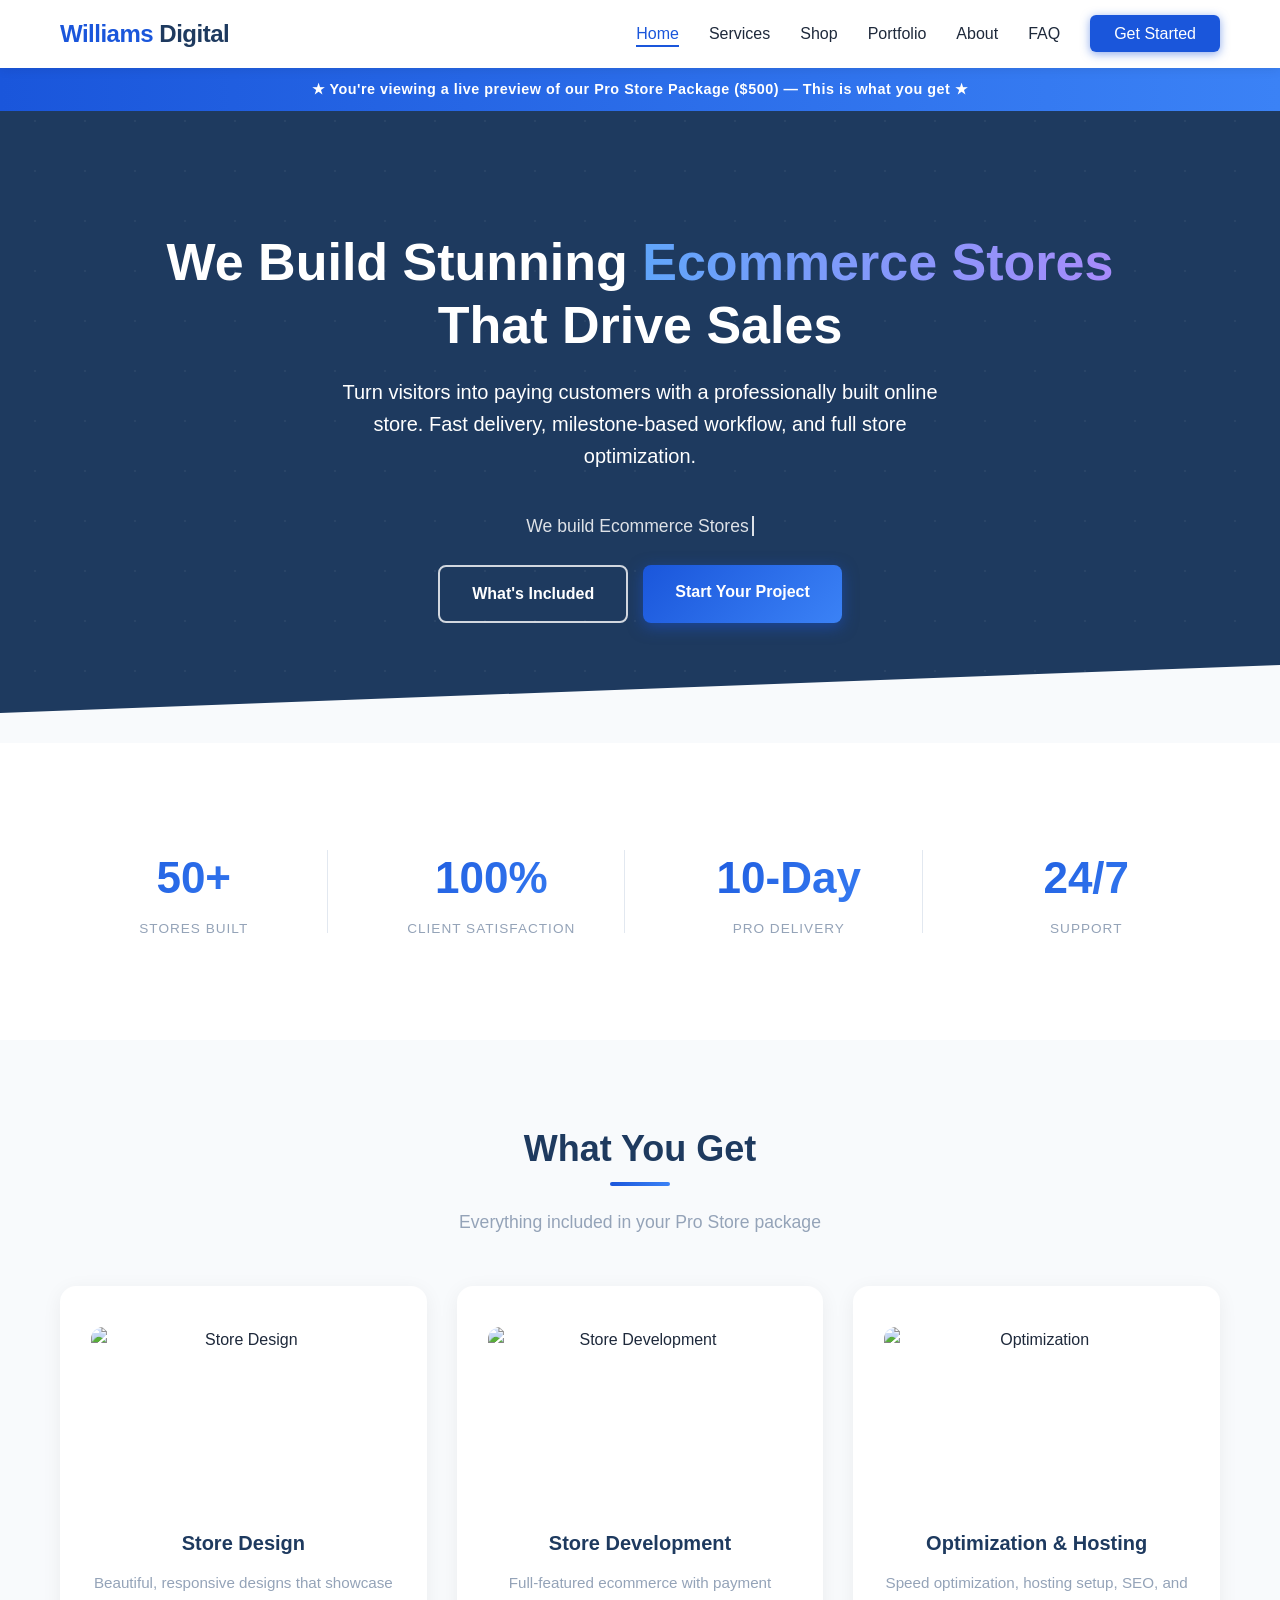
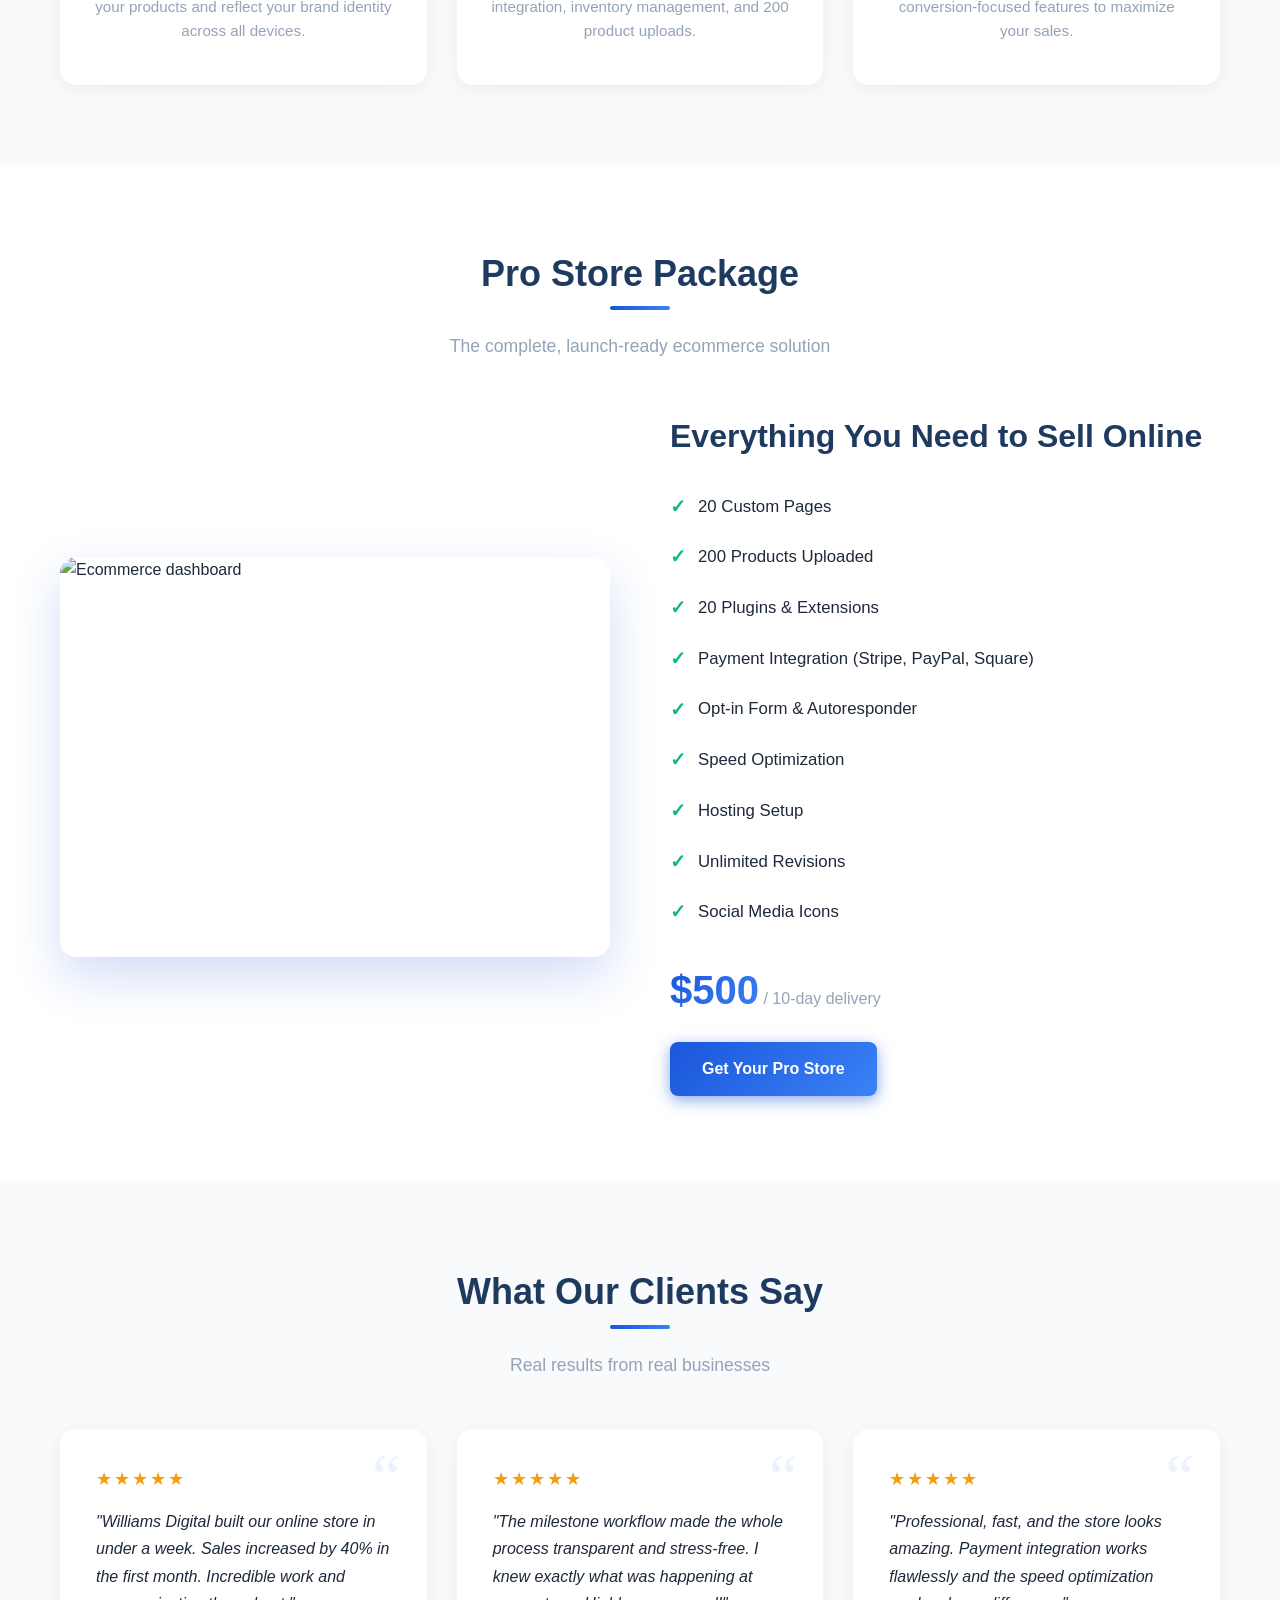
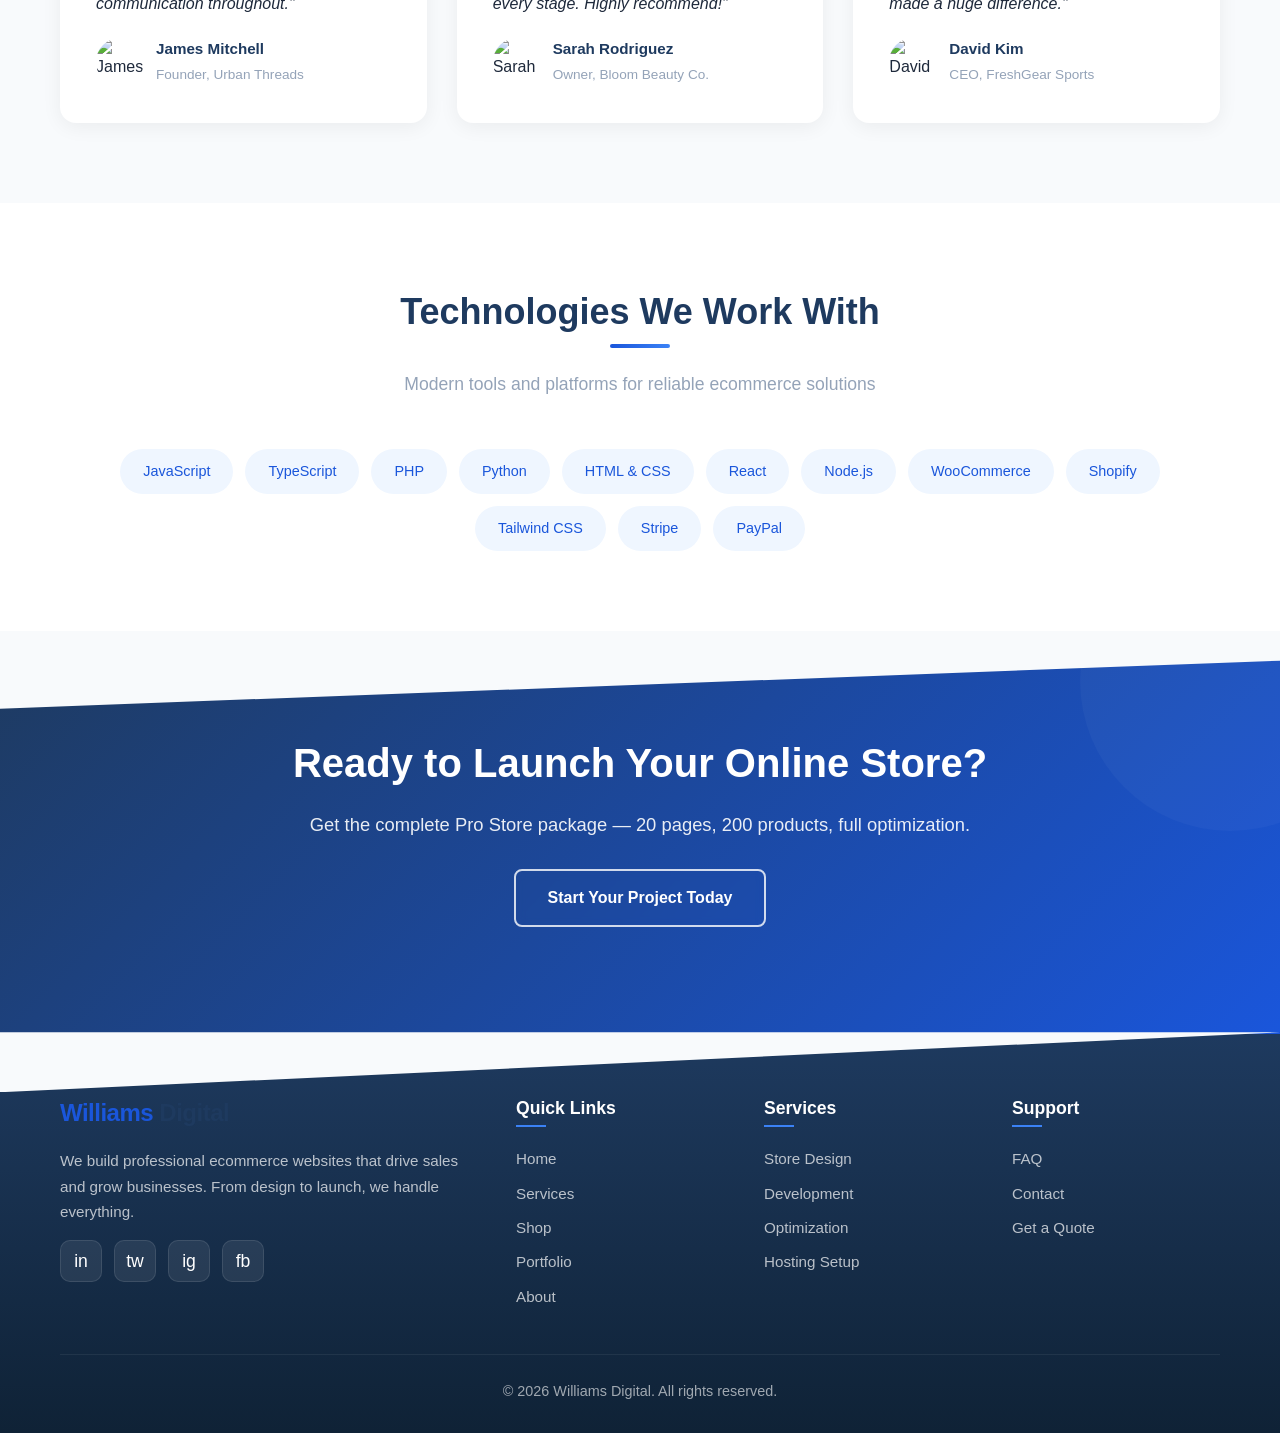
==== commit 4686abbe: "Add Shop page with baseball card style product cards - New shop.html with 8 placeholder products in " ====
--- a/index.html
+++ b/index.html
@@ -16,6 +16,7 @@
             <ul class="nav-links">
                 <li><a href="index.html" class="active">Home</a></li>
                 <li><a href="services.html">Services</a></li>
+                <li><a href="shop.html">Shop</a></li>
                 <li><a href="portfolio.html">Portfolio</a></li>
                 <li><a href="about.html">About</a></li>
                 <li><a href="faq.html">FAQ</a></li>
@@ -232,6 +233,7 @@
                     <h4>Quick Links</h4>
                     <a href="index.html">Home</a>
                     <a href="services.html">Services</a>
+                    <a href="shop.html">Shop</a>
                     <a href="portfolio.html">Portfolio</a>
                     <a href="about.html">About</a>
                 </div>
--- a/css/styles.css
+++ b/css/styles.css
@@ -1365,6 +1365,231 @@
     animation: pulse 2s ease infinite;
 }
 
+/* ===== BASEBALL CARD SHOP ===== */
+.shop-grid {
+    display: grid;
+    grid-template-columns: repeat(4, 1fr);
+    gap: 30px;
+}
+
+.baseball-card {
+    background: var(--white);
+    border-radius: 16px;
+    overflow: hidden;
+    border: 3px solid var(--light-gray);
+    transition: all 0.4s cubic-bezier(0.4, 0, 0.2, 1);
+    position: relative;
+    cursor: pointer;
+    perspective: 1000px;
+}
+
+.baseball-card:hover {
+    transform: translateY(-10px) rotateY(3deg) rotateX(2deg);
+    box-shadow:
+        0 25px 50px rgba(26, 86, 219, 0.2),
+        0 0 0 2px var(--accent),
+        inset 0 0 30px rgba(59, 130, 246, 0.03);
+    border-color: var(--accent);
+}
+
+.baseball-card::before {
+    content: '';
+    position: absolute;
+    top: 0;
+    left: -100%;
+    width: 50%;
+    height: 100%;
+    background: linear-gradient(90deg, transparent, rgba(255,255,255,0.3), transparent);
+    z-index: 10;
+    transition: left 0.6s;
+    pointer-events: none;
+}
+
+.baseball-card:hover::before {
+    left: 150%;
+}
+
+.card-frame {
+    padding: 10px 10px 0;
+    background: linear-gradient(180deg, #f0f4ff, var(--white));
+}
+
+.card-image {
+    width: 100%;
+    height: 240px;
+    object-fit: cover;
+    border-radius: 10px;
+    border: 2px solid var(--light-gray);
+}
+
+.card-header {
+    background: linear-gradient(135deg, var(--secondary), var(--primary));
+    color: var(--white);
+    padding: 12px 15px;
+    margin: 10px 10px 0;
+    border-radius: 8px 8px 0 0;
+    display: flex;
+    justify-content: space-between;
+    align-items: center;
+}
+
+.card-header h3 {
+    font-size: 1rem;
+    font-weight: 700;
+    letter-spacing: 0.5px;
+}
+
+.card-header .card-price {
+    font-size: 1.1rem;
+    font-weight: 700;
+    background: rgba(255, 255, 255, 0.2);
+    padding: 3px 12px;
+    border-radius: 20px;
+}
+
+.card-stats {
+    margin: 0 10px;
+    padding: 0;
+    background: #f8fafc;
+    border-left: 2px solid var(--light-gray);
+    border-right: 2px solid var(--light-gray);
+}
+
+.card-stats table {
+    width: 100%;
+    border-collapse: collapse;
+}
+
+.card-stats td {
+    padding: 7px 12px;
+    font-size: 0.8rem;
+    border-bottom: 1px solid var(--light-gray);
+}
+
+.card-stats td:first-child {
+    font-weight: 600;
+    color: var(--secondary);
+    text-transform: uppercase;
+    letter-spacing: 0.5px;
+    font-size: 0.7rem;
+    width: 40%;
+    background: rgba(59, 130, 246, 0.04);
+}
+
+.card-stats td:last-child {
+    color: var(--text);
+    font-weight: 500;
+}
+
+.card-stats tr:last-child td {
+    border-bottom: none;
+}
+
+.card-footer {
+    margin: 0 10px 10px;
+    padding: 12px;
+    background: linear-gradient(180deg, #f0f4ff, var(--white));
+    border-radius: 0 0 8px 8px;
+    border: 2px solid var(--light-gray);
+    border-top: none;
+    display: flex;
+    justify-content: space-between;
+    align-items: center;
+}
+
+.card-rating {
+    color: var(--warning);
+    font-size: 0.85rem;
+    letter-spacing: 1px;
+}
+
+.card-badge {
+    font-size: 0.7rem;
+    font-weight: 700;
+    text-transform: uppercase;
+    letter-spacing: 1px;
+    padding: 4px 10px;
+    border-radius: 4px;
+    background: linear-gradient(135deg, var(--primary), var(--accent));
+    color: var(--white);
+}
+
+.card-badge.sale {
+    background: linear-gradient(135deg, #ef4444, #f97316);
+}
+
+.card-badge.new {
+    background: linear-gradient(135deg, var(--success), #059669);
+}
+
+.card-badge.hot {
+    background: linear-gradient(135deg, #f59e0b, #ef4444);
+}
+
+.card-add-btn {
+    display: block;
+    width: calc(100% - 20px);
+    margin: 0 10px 10px;
+    padding: 10px;
+    background: linear-gradient(135deg, var(--primary), var(--accent));
+    color: var(--white);
+    border: none;
+    border-radius: 8px;
+    font-weight: 600;
+    font-size: 0.9rem;
+    cursor: pointer;
+    transition: all 0.3s;
+    text-align: center;
+    box-shadow: 0 4px 12px var(--glow-primary);
+}
+
+.card-add-btn:hover {
+    box-shadow: 0 6px 20px var(--glow-primary);
+    transform: translateY(-1px);
+}
+
+.shop-category-bar {
+    display: flex;
+    gap: 10px;
+    justify-content: center;
+    flex-wrap: wrap;
+    margin-bottom: 40px;
+}
+
+.shop-category-btn {
+    padding: 8px 20px;
+    border-radius: 25px;
+    border: 2px solid var(--light-gray);
+    background: var(--white);
+    color: var(--text);
+    font-weight: 500;
+    font-size: 0.9rem;
+    cursor: pointer;
+    transition: all 0.3s;
+}
+
+.shop-category-btn:hover,
+.shop-category-btn.active {
+    background: var(--primary);
+    color: var(--white);
+    border-color: var(--primary);
+    box-shadow: 0 4px 12px var(--glow-primary);
+}
+
+@media (max-width: 992px) {
+    .shop-grid {
+        grid-template-columns: repeat(2, 1fr);
+    }
+}
+
+@media (max-width: 576px) {
+    .shop-grid {
+        grid-template-columns: 1fr;
+        max-width: 350px;
+        margin: 0 auto;
+    }
+}
+
 /* ===== RESPONSIVE ===== */
 @media (max-width: 992px) {
     .cards-grid,
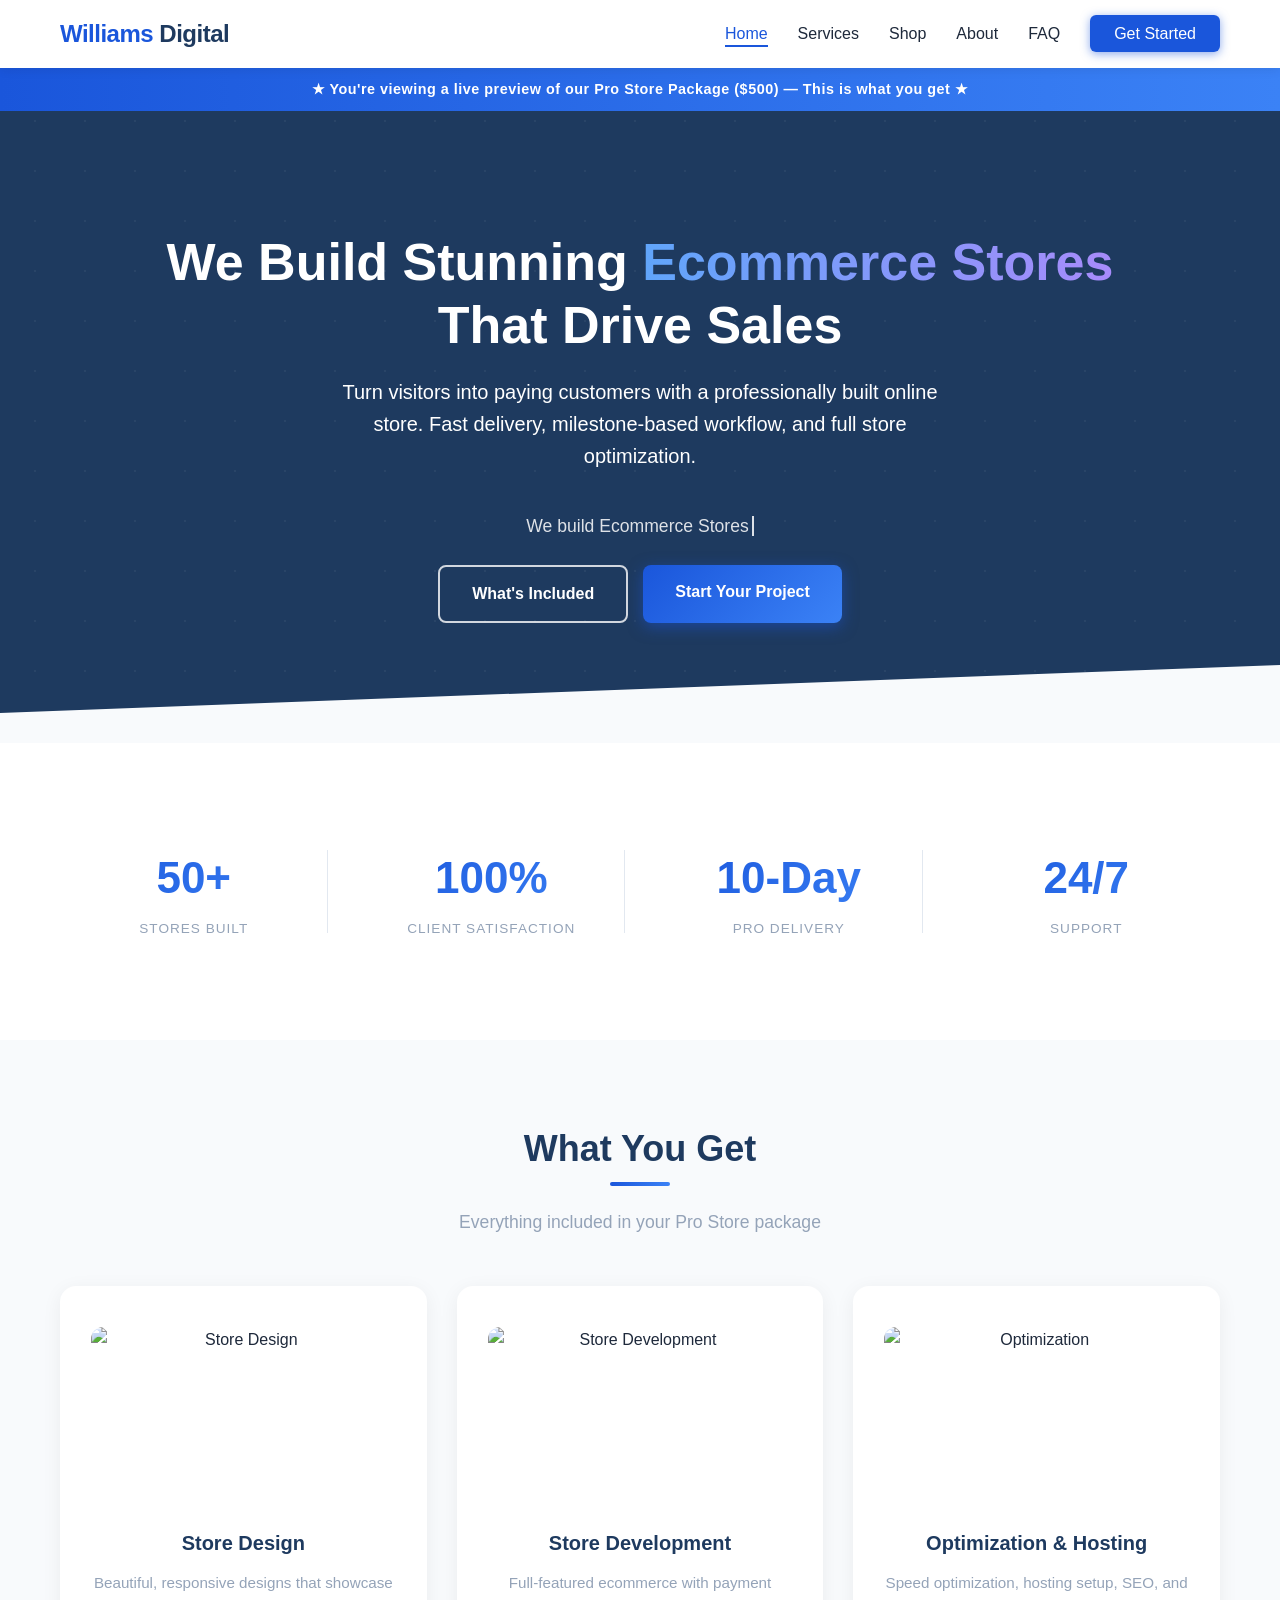
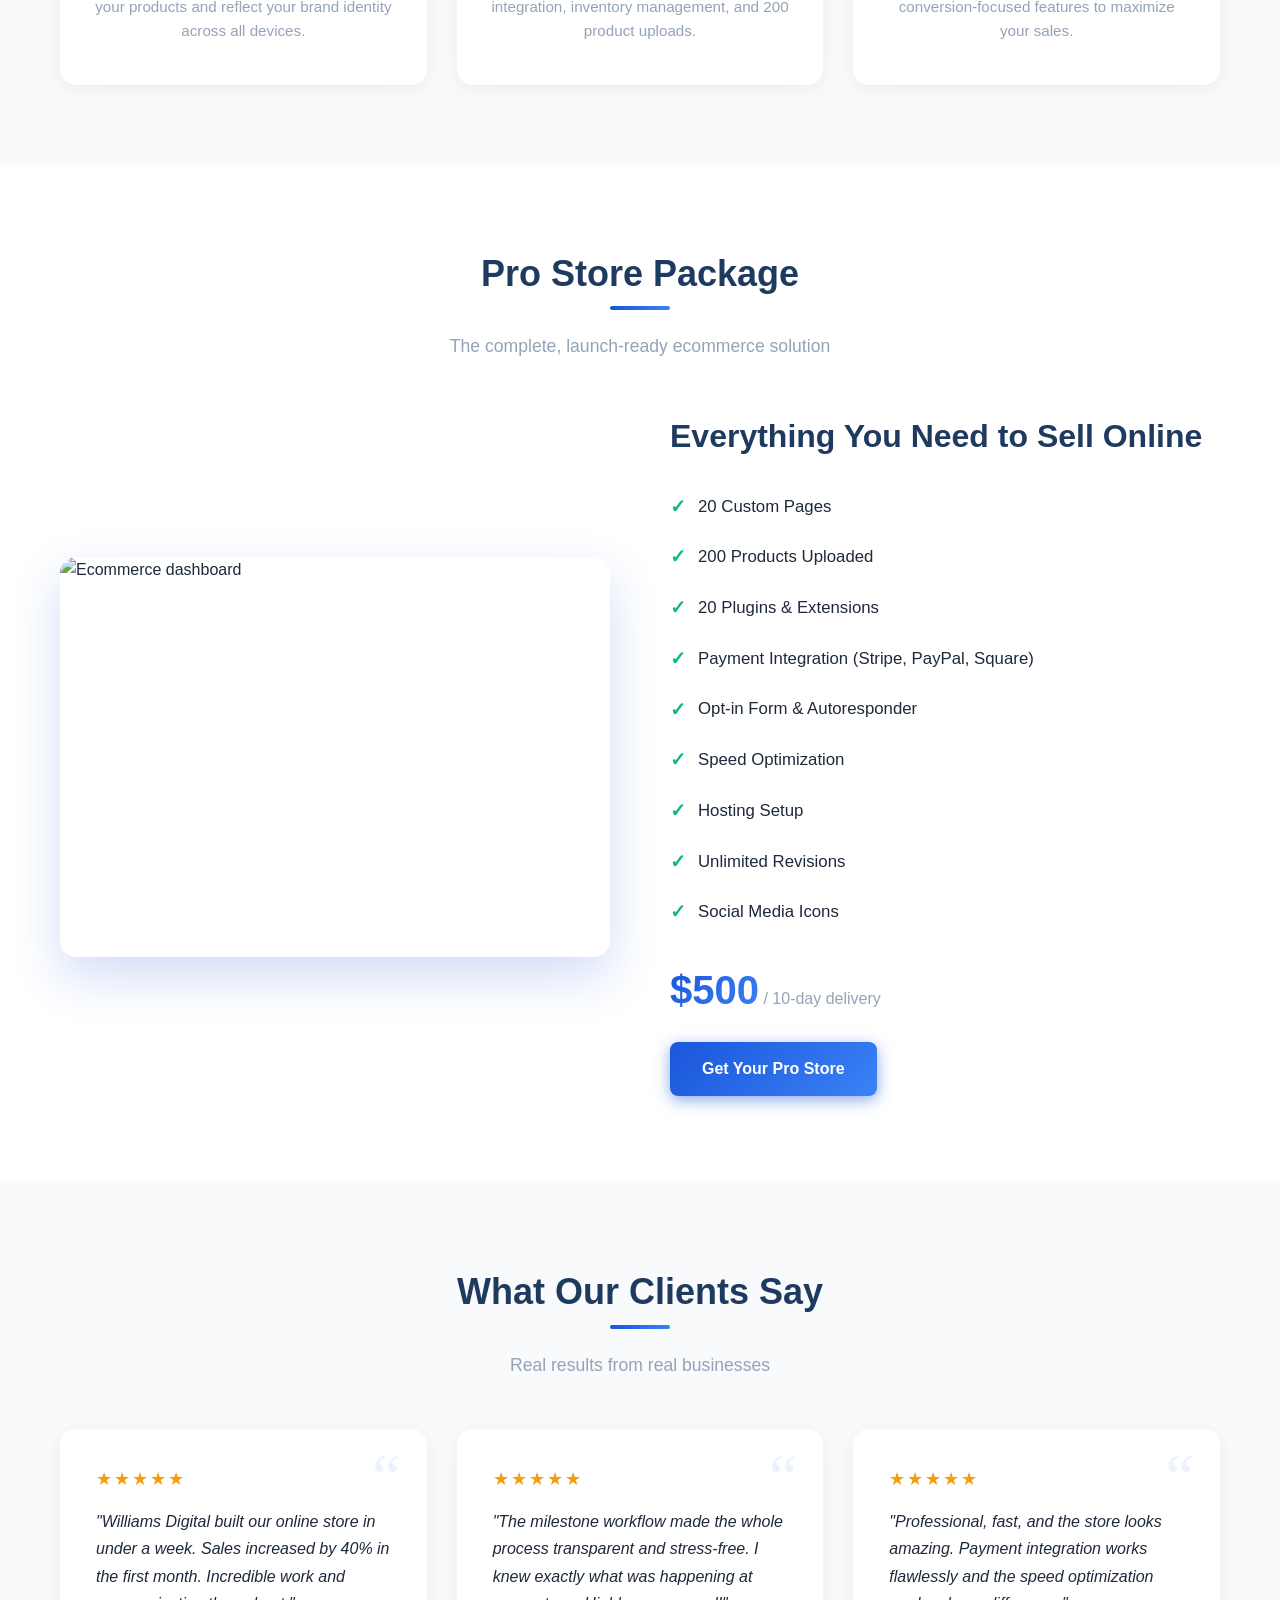
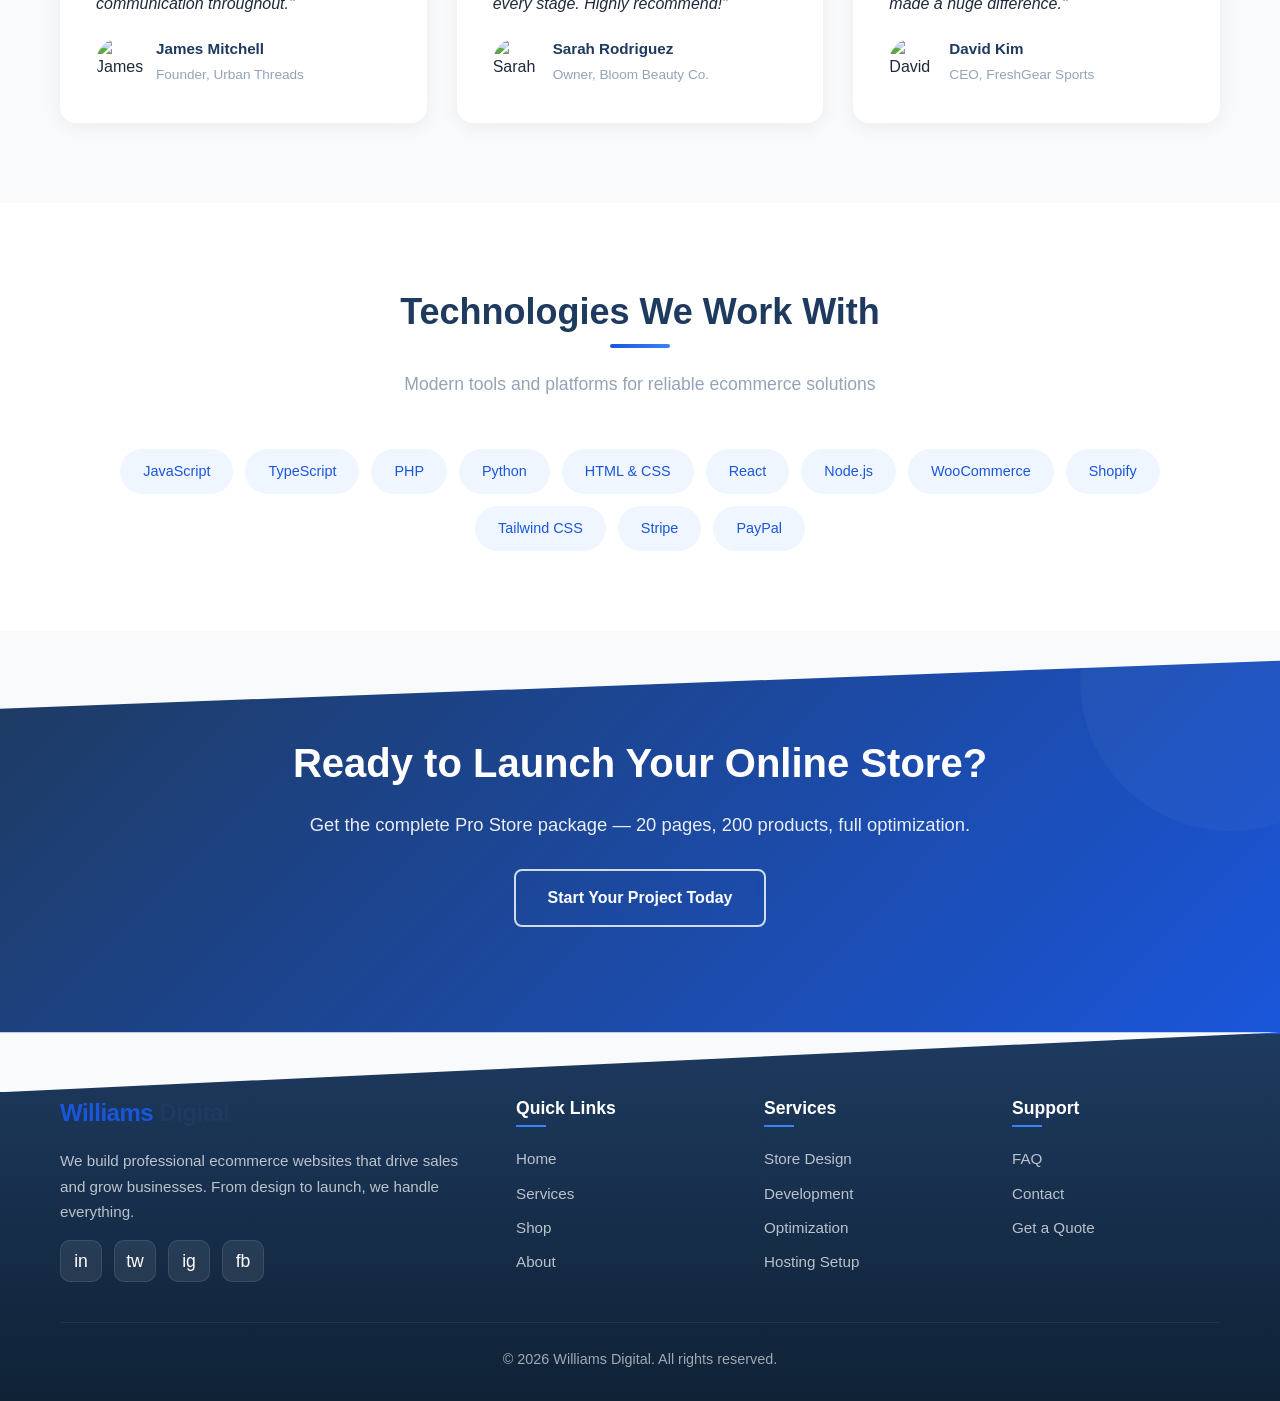
==== commit 60fdd8d3: "Remove Portfolio tab from navigation and footer across all pages Co-Authored-By: Claude Opus 4.6 <no" ====
--- a/index.html
+++ b/index.html
@@ -17,7 +17,6 @@
                 <li><a href="index.html" class="active">Home</a></li>
                 <li><a href="services.html">Services</a></li>
                 <li><a href="shop.html">Shop</a></li>
-                <li><a href="portfolio.html">Portfolio</a></li>
                 <li><a href="about.html">About</a></li>
                 <li><a href="faq.html">FAQ</a></li>
                 <li><a href="contact.html" class="nav-cta">Get Started</a></li>
@@ -234,7 +233,6 @@
                     <a href="index.html">Home</a>
                     <a href="services.html">Services</a>
                     <a href="shop.html">Shop</a>
-                    <a href="portfolio.html">Portfolio</a>
                     <a href="about.html">About</a>
                 </div>
                 <div class="footer-links">
